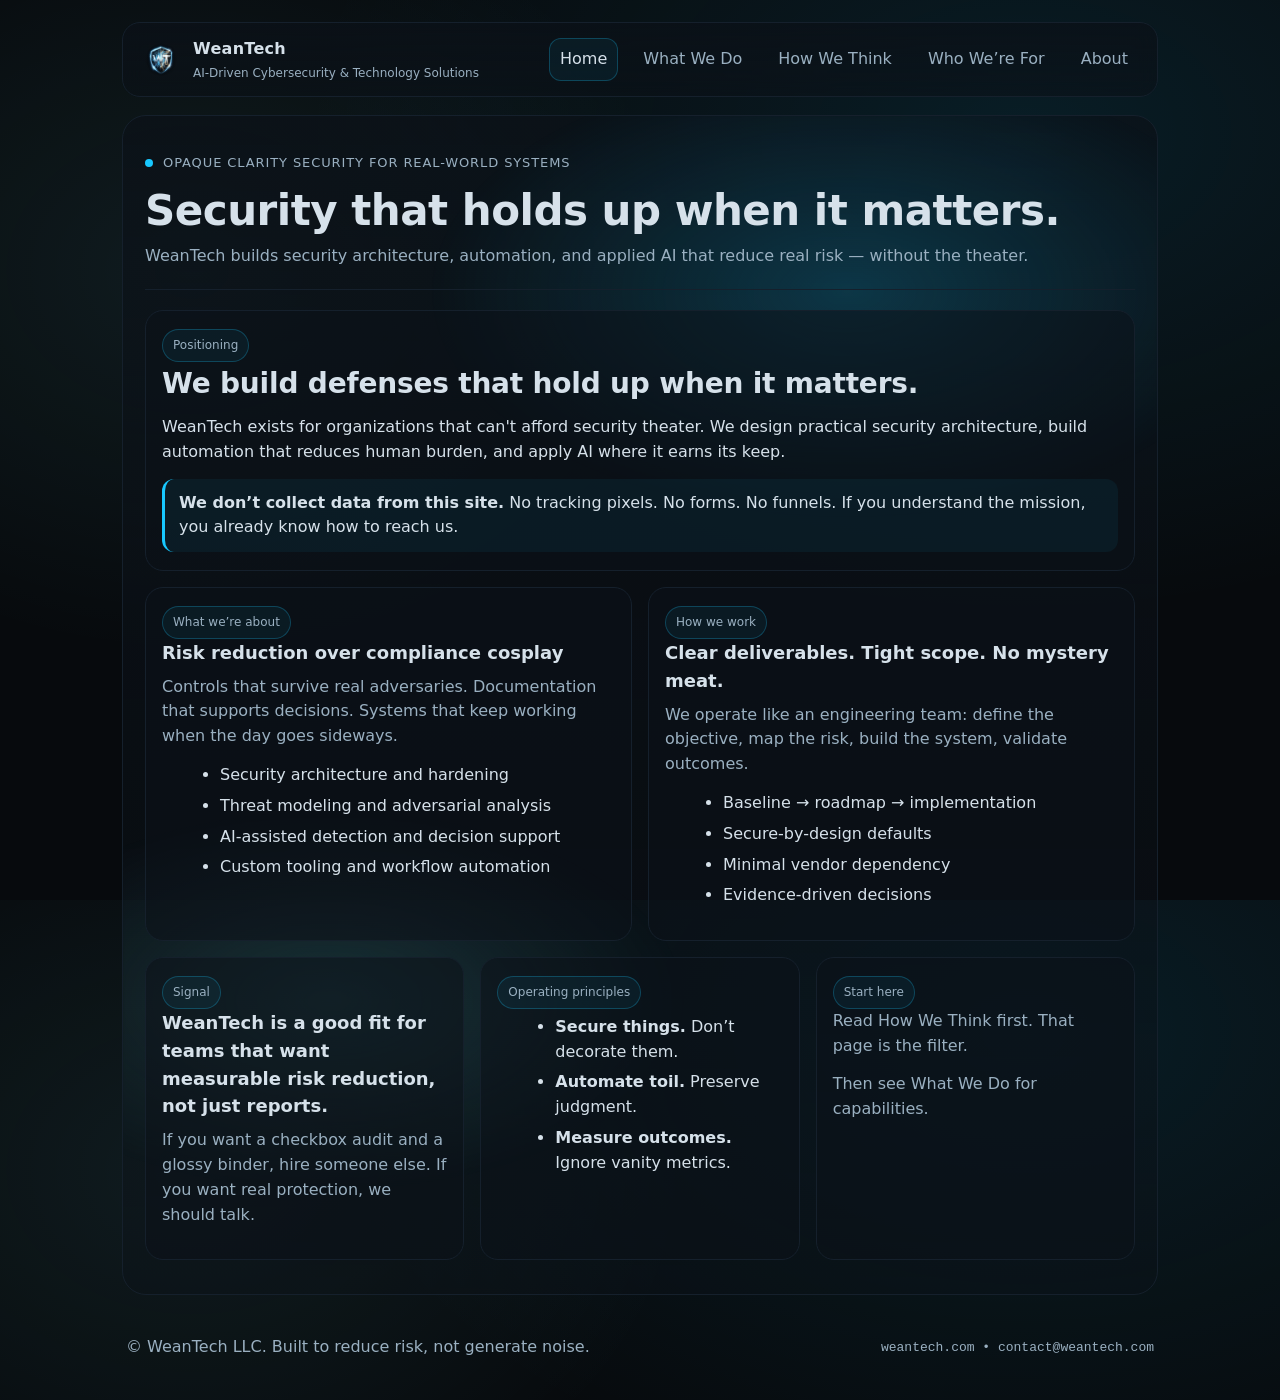
==== index.html @ 399839c4 "Initial WeanTech marketing site" ====
<!doctype html>
<html lang="en">

<head>
  <meta charset="utf-8" />
  <meta name="viewport" content="width=device-width,initial-scale=1" />
  <title>Home | WeanTech</title>
  <meta name="description"
    content="WeanTech builds security architecture, automation, and applied AI that reduce real risk — without the theater." />
  <meta name="color-scheme" content="dark" />
  <link rel="icon" href="assets/weantech-logo.png" />
  <link rel="stylesheet" href="styles.css" />
</head>

<body>
  <div class="container">
    <header class="nav">
      <a class="brand" href="index.html" aria-label="WeanTech home">
        <img src="WeanTech_WT_Glow_Transparent.png" alt="WeanTech logo" class="brand-logo">
        <div>
          <div class="name">WeanTech</div>
          <div class="tag">AI-Driven Cybersecurity & Technology Solutions</div>
        </div>
      </a>
      <nav class="navlinks" aria-label="Primary navigation">
        <a href="index.html" class="active">Home</a>
        <a href="what-we-do.html" class="">What We Do</a>
        <a href="how-we-think.html" class="">How We Think</a>
        <a href="who-were-for.html" class="">Who We’re For</a>
        <a href="about.html" class="">About</a>
      </nav>
    </header>

    <main class="hero" role="main">
      <div class="kicker"><span class="dot"></span><span>Opaque Clarity security for real-world systems</span></div>
      <h1>Security that holds up when it matters.</h1>
      <p class="muted">WeanTech builds security architecture, automation, and applied AI that reduce real risk — without
        the theater.</p>
      <div class="hr"></div>

      <div class="grid">
        <section class="card full">
          <span class="badge">Positioning</span>
          <h2>We build defenses that hold up when it matters.</h2>
          <p>
            WeanTech exists for organizations that can't afford security theater. We design practical security
            architecture,
            build automation that reduces human burden, and apply AI where it earns its keep.
          </p>
          <div class="callout">
            <strong>We don’t collect data from this site.</strong> No tracking pixels. No forms. No funnels.
            If you understand the mission, you already know how to reach us.
          </div>
        </section>

        <section class="card">
          <span class="badge">What we’re about</span>
          <h3>Risk reduction over compliance cosplay</h3>
          <p class="muted">
            Controls that survive real adversaries. Documentation that supports decisions. Systems that keep working
            when the day goes sideways.
          </p>
          <ul>
            <li>Security architecture and hardening</li>
            <li>Threat modeling and adversarial analysis</li>
            <li>AI-assisted detection and decision support</li>
            <li>Custom tooling and workflow automation</li>
          </ul>
        </section>

        <section class="card">
          <span class="badge">How we work</span>
          <h3>Clear deliverables. Tight scope. No mystery meat.</h3>
          <p class="muted">
            We operate like an engineering team: define the objective, map the risk, build the system, validate
            outcomes.
          </p>
          <ul>
            <li>Baseline → roadmap → implementation</li>
            <li>Secure-by-design defaults</li>
            <li>Minimal vendor dependency</li>
            <li>Evidence-driven decisions</li>
          </ul>
        </section>

        <section class="card small">
          <span class="badge">Signal</span>
          <h3>WeanTech is a good fit for teams that want measurable risk reduction, not just reports.</h3>
          <p class="muted">
            If you want a checkbox audit and a glossy binder, hire someone else.
            If you want real protection, we should talk.
          </p>
        </section>

        <section class="card small">
          <span class="badge">Operating principles</span>
          <ul>
            <li><strong>Secure things.</strong> Don’t decorate them.</li>
            <li><strong>Automate toil.</strong> Preserve judgment.</li>
            <li><strong>Measure outcomes.</strong> Ignore vanity metrics.</li>
          </ul>
        </section>

        <section class="card small">
          <span class="badge">Start here</span>
          <p class="muted">
            Read <a href="how-we-think.html">How We Think</a> first. That page is the filter.
          </p>
          <p class="muted">
            Then see <a href="what-we-do.html">What We Do</a> for capabilities.
          </p>
        </section>
      </div>

    </main>

    <footer class="footer" role="contentinfo">
      <div>© WeanTech LLC. Built to reduce risk, not generate noise.</div>
      <div class="mono">
        <a href="https://weantech.com" target="_blank" rel="noopener">weantech.com</a> •
        <a href="mailto:contact@weantech.com">contact@weantech.com</a>
      </div>
    </footer>
  </div>
</body>

</html>
---- styles.css ----
:root {
  --bg: #070a0d;
  --panel: #0b1118;
  --text: #d6e1ea;
  --muted: #9ab0c1;
  --line: #15202c;
  --accent: #18c8ff;
  --accent2: #6ef3ff;
  --warn: #ffcc66;
  --max: 1080px;
  --radius: 18px;
}

* {
  box-sizing: border-box
}

html,
body {
  height: 100%
}

body {
  margin: 0;
  font-family: ui-sans-serif, system-ui, -apple-system, Segoe UI, Roboto, Helvetica, Arial, "Apple Color Emoji", "Segoe UI Emoji";
  background: radial-gradient(1200px 800px at 80% 15%, rgba(24, 200, 255, 0.10), transparent 60%),
    radial-gradient(900px 700px at 15% 30%, rgba(110, 243, 255, 0.08), transparent 55%),
    var(--bg);
  color: var(--text);
  line-height: 1.55;
}

a {
  color: inherit;
  text-decoration: none
}

a:hover {
  color: var(--accent2)
}

.container {
  max-width: var(--max);
  margin: 0 auto;
  padding: 22px
}

.nav {
  display: flex;
  align-items: center;
  justify-content: space-between;
  gap: 18px;
  padding: 14px 18px;
  border: 1px solid var(--line);
  background: linear-gradient(180deg, rgba(11, 17, 24, 0.8), rgba(11, 17, 24, 0.55));
  backdrop-filter: blur(10px);
  border-radius: var(--radius);
}

.brand {
  display: flex;
  align-items: center;
  gap: 12px
}

.brand img {
  width: 40px;
  height: 40px
}

.brand .name {
  font-weight: 700;
  letter-spacing: 0.3px
}

.brand .tag {
  font-size: 12px;
  color: var(--muted);
  margin-top: 2px
}

.navlinks {
  display: flex;
  flex-wrap: wrap;
  gap: 14px;
  align-items: center
}

.navlinks a {
  padding: 8px 10px;
  border-radius: 12px;
  color: var(--muted);
  border: 1px solid transparent;
}

.navlinks a.active {
  color: var(--text);
  border-color: rgba(24, 200, 255, 0.25);
  background: rgba(24, 200, 255, 0.06);
}

.hero {
  margin-top: 18px;
  padding: 34px 22px;
  border: 1px solid var(--line);
  border-radius: calc(var(--radius) + 6px);
  background: linear-gradient(180deg, rgba(11, 17, 24, 0.75), rgba(11, 17, 24, 0.35));
  position: relative;
  overflow: hidden;
}

.hero:before {
  content: "";
  position: absolute;
  inset: -2px;
  background: radial-gradient(700px 380px at 70% 15%, rgba(24, 200, 255, 0.20), transparent 60%),
    radial-gradient(600px 320px at 20% 75%, rgba(110, 243, 255, 0.14), transparent 60%);
  pointer-events: none;
  filter: blur(2px);
}

.hero>* {
  position: relative
}

.kicker {
  display: inline-flex;
  gap: 10px;
  align-items: center;
  color: var(--muted);
  font-size: 13px;
  letter-spacing: 0.9px;
  text-transform: uppercase;
}

.kicker .dot {
  width: 8px;
  height: 8px;
  border-radius: 50%;
  background: var(--accent)
}

h1 {
  margin: 12px 0 10px;
  font-size: 42px;
  line-height: 1.12;
  letter-spacing: -0.5px
}

h2 {
  margin: 0 0 10px;
  font-size: 28px;
  letter-spacing: -0.2px
}

h3 {
  margin: 0 0 8px;
  font-size: 18px
}

p {
  margin: 0 0 14px;
  color: var(--text)
}

.muted {
  color: var(--muted)
}

.grid {
  display: grid;
  grid-template-columns: repeat(12, 1fr);
  gap: 16px;
  margin-top: 16px;
}

.card {
  grid-column: span 6;
  padding: 18px 16px;
  border: 1px solid var(--line);
  border-radius: var(--radius);
  background: rgba(11, 17, 24, 0.55);
}

.card.full {
  grid-column: span 12
}

.card.small {
  grid-column: span 4
}

.badge {
  display: inline-flex;
  align-items: center;
  gap: 8px;
  border: 1px solid rgba(24, 200, 255, 0.25);
  background: rgba(24, 200, 255, 0.06);
  padding: 6px 10px;
  border-radius: 999px;
  font-size: 12px;
  color: var(--muted);
}

.hr {
  height: 1px;
  background: var(--line);
  margin: 20px 0
}

.footer {
  margin-top: 22px;
  padding: 18px 4px;
  color: var(--muted);
  display: flex;
  flex-wrap: wrap;
  align-items: center;
  justify-content: space-between;
  gap: 10px;
}

.footer a {
  color: var(--muted)
}

.footer a:hover {
  color: var(--text)
}

ul {
  margin: 0 0 14px 18px;
  color: var(--text)
}

li {
  margin: 6px 0
}

.callout {
  border-left: 3px solid var(--accent);
  padding: 12px 14px;
  background: rgba(24, 200, 255, 0.06);
  border-radius: 12px;
  color: var(--text);
}

.mono {
  font-family: ui-monospace, SFMono-Regular, Menlo, Monaco, Consolas, "Liberation Mono", "Courier New", monospace;
  font-size: 13px;
  color: var(--muted);
}

@media (max-width: 900px) {
  h1 {
    font-size: 34px
  }

  .card.small {
    grid-column: span 12
  }

  .card {
    grid-column: span 12
  }

  .nav {
    flex-direction: column;
    align-items: flex-start
  }
}

.brand-logo {
  width: 48px;
  /* or 52px */
  height: auto;
  display: block;
}

.brand-logo {
  width: 48px;
  height: auto;
  display: block;
  background: radial-gradient(circle, rgba(0, 0, 0, 0.6), transparent 60%);
  border-radius: 999px;
}

@media (max-width: 480px) {
  .brand-logo {
    width: 36px;
  }
}
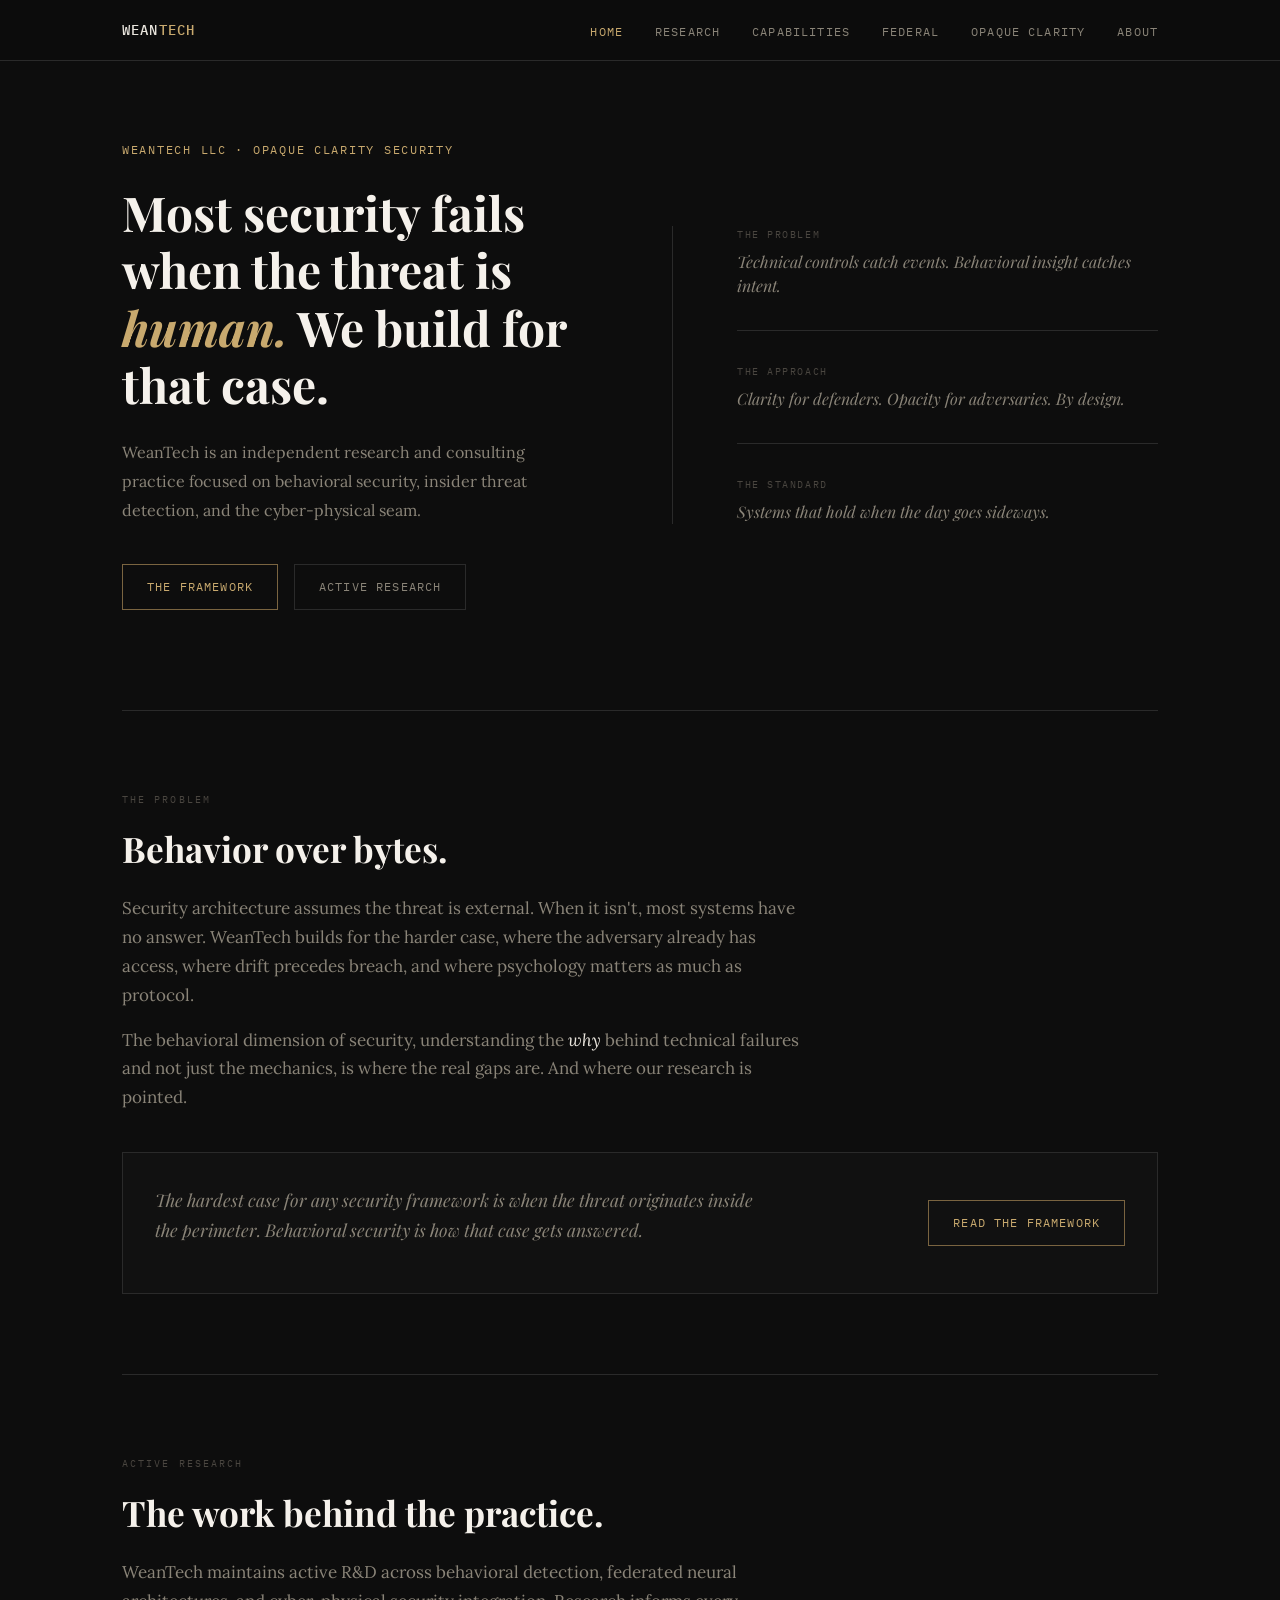
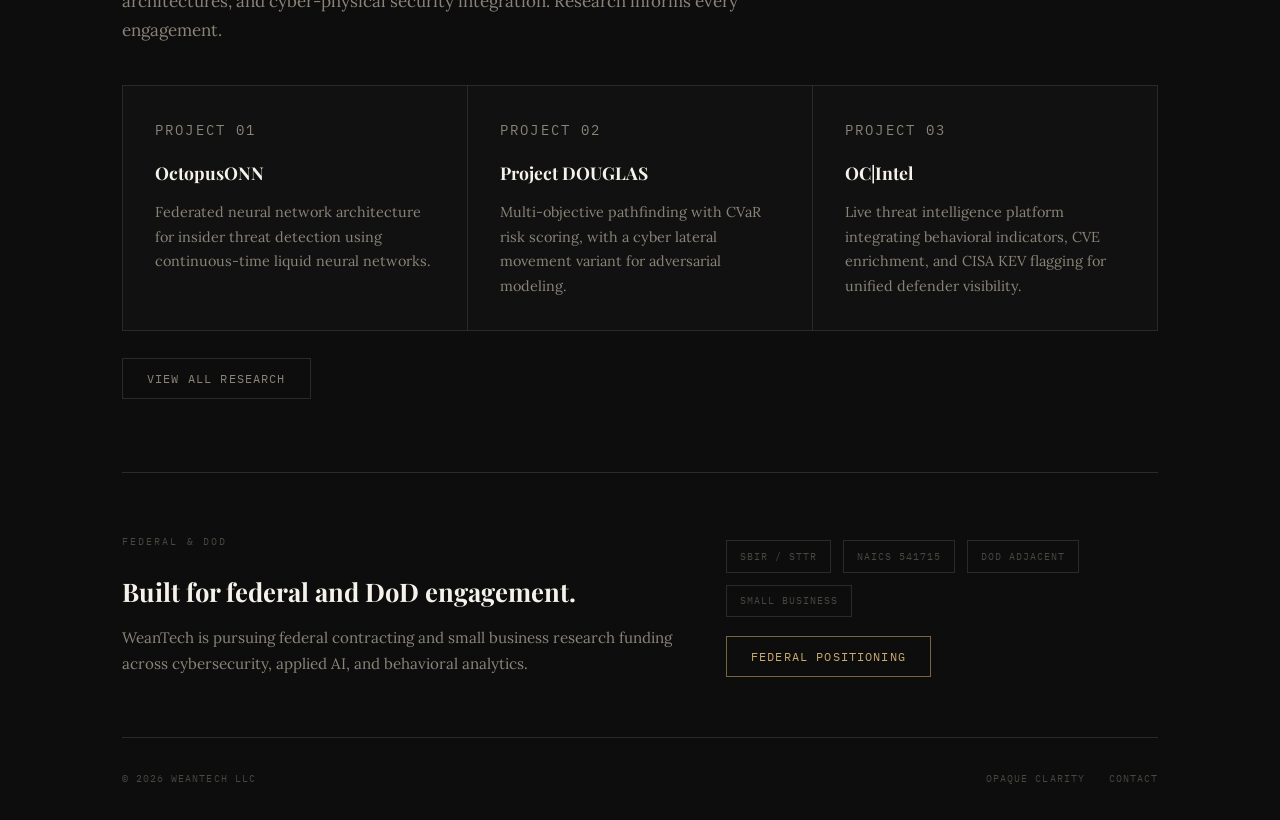
==== commit 7757c1e4: "Redesign" ====
--- a/index.html
+++ b/index.html
@@ -1,127 +1,486 @@
 <!doctype html>
 <html lang="en">
-
 <head>
-  <meta charset="utf-8" />
-  <meta name="viewport" content="width=device-width,initial-scale=1" />
-  <title>Home | WeanTech</title>
-  <meta name="description"
-    content="WeanTech builds security architecture, automation, and applied AI that reduce real risk — without the theater." />
-  <meta name="color-scheme" content="dark" />
-  <link rel="icon" href="assets/weantech-logo.png" />
-  <link rel="stylesheet" href="styles.css" />
+  <meta charset="utf-8"/>
+  <meta name="viewport" content="width=device-width,initial-scale=1"/>
+  <title>WeanTech LLC | Behavioral Security & Applied Research</title>
+  <meta name="description" content="WeanTech is an independent research and consulting practice focused on behavioral security, insider threat detection, and the cyber-physical seam."/>
+  <link rel="preconnect" href="https://fonts.googleapis.com"/>
+  <link rel="preconnect" href="https://fonts.gstatic.com" crossorigin/>
+  <link href="https://fonts.googleapis.com/css2?family=Playfair+Display:ital,wght@0,700;1,400&family=IBM+Plex+Mono:wght@400;500&family=Lora:ital,wght@0,400;0,500;1,400&display=swap" rel="stylesheet"/>
+  <style>
+    *, *::before, *::after { box-sizing: border-box; margin: 0; padding: 0; }
+
+    :root {
+      --bg:        #0d0d0d;
+      --bg-2:      #111111;
+      --bg-3:      #161616;
+      --rule:      #2a2a2a;
+      --text:      #e8e4dc;
+      --text-dim:  #8a8478;
+      --text-mute: #4a4640;
+      --accent:    #c8a96e;
+      --accent-dim:#7a6440;
+      --white:     #f5f1eb;
+    }
+
+    html { scroll-behavior: smooth; }
+
+    body {
+      background: var(--bg);
+      color: var(--text);
+      font-family: 'Lora', Georgia, serif;
+      font-size: 17px;
+      line-height: 1.7;
+      -webkit-font-smoothing: antialiased;
+    }
+
+    /* NAV */
+    .site-nav {
+      position: fixed;
+      top: 0; left: 0; right: 0;
+      z-index: 100;
+      border-bottom: 1px solid var(--rule);
+      background: rgba(13,13,13,0.96);
+      backdrop-filter: blur(8px);
+    }
+    .site-nav-inner {
+      max-width: 1100px;
+      margin: 0 auto;
+      padding: 0 2rem;
+      height: 60px;
+      display: flex;
+      align-items: center;
+      justify-content: space-between;
+    }
+    .nav-brand {
+      font-family: 'IBM Plex Mono', monospace;
+      font-size: 0.9rem;
+      font-weight: 500;
+      letter-spacing: 0.08em;
+      color: var(--text);
+      text-decoration: none;
+      text-transform: uppercase;
+    }
+    .nav-brand span { color: var(--accent); }
+    .nav-links {
+      list-style: none;
+      display: flex;
+      gap: 2rem;
+    }
+    .nav-links a {
+      font-family: 'IBM Plex Mono', monospace;
+      font-size: 0.72rem;
+      letter-spacing: 0.1em;
+      text-transform: uppercase;
+      color: var(--text-dim);
+      text-decoration: none;
+      transition: color 0.2s;
+    }
+    .nav-links a:hover,
+    .nav-links a.active { color: var(--accent); }
+
+    /* PAGE WRAP */
+    .page-wrap {
+      max-width: 1100px;
+      margin: 0 auto;
+      padding: 0 2rem;
+    }
+
+    /* HERO */
+    .hero {
+      padding: 140px 0 100px;
+      border-bottom: 1px solid var(--rule);
+      display: grid;
+      grid-template-columns: 1fr 1fr;
+      gap: 4rem;
+      align-items: center;
+    }
+    .hero-eyebrow {
+      font-family: 'IBM Plex Mono', monospace;
+      font-size: 0.72rem;
+      letter-spacing: 0.15em;
+      text-transform: uppercase;
+      color: var(--accent);
+      margin-bottom: 1.5rem;
+    }
+    .hero h1 {
+      font-family: 'Playfair Display', Georgia, serif;
+      font-size: clamp(2rem, 4vw, 3rem);
+      font-weight: 700;
+      line-height: 1.2;
+      color: var(--white);
+      margin-bottom: 1.5rem;
+    }
+    .hero h1 em {
+      font-style: italic;
+      color: var(--accent);
+    }
+    .hero-lede {
+      font-size: 1rem;
+      color: var(--text-dim);
+      line-height: 1.8;
+      margin-bottom: 2.5rem;
+      max-width: 46ch;
+    }
+    .btn-row {
+      display: flex;
+      gap: 1rem;
+      flex-wrap: wrap;
+    }
+    .btn {
+      font-family: 'IBM Plex Mono', monospace;
+      font-size: 0.72rem;
+      letter-spacing: 0.1em;
+      text-transform: uppercase;
+      padding: 0.75rem 1.5rem;
+      text-decoration: none;
+      border: 1px solid var(--accent-dim);
+      color: var(--accent);
+      transition: background 0.2s, border-color 0.2s, color 0.2s;
+    }
+    .btn:hover {
+      background: var(--accent);
+      border-color: var(--accent);
+      color: var(--bg);
+    }
+    .btn-ghost {
+      border-color: var(--rule);
+      color: var(--text-dim);
+    }
+    .btn-ghost:hover {
+      background: var(--bg-3);
+      border-color: var(--text-dim);
+      color: var(--text);
+    }
+
+    /* HERO RIGHT PANEL */
+    .hero-panel {
+      border-left: 1px solid var(--rule);
+      padding-left: 4rem;
+    }
+    .hero-principle {
+      margin-bottom: 2rem;
+      padding-bottom: 2rem;
+      border-bottom: 1px solid var(--rule);
+    }
+    .hero-principle:last-child {
+      margin-bottom: 0;
+      padding-bottom: 0;
+      border-bottom: none;
+    }
+    .principle-label {
+      font-family: 'IBM Plex Mono', monospace;
+      font-size: 0.65rem;
+      letter-spacing: 0.15em;
+      text-transform: uppercase;
+      color: var(--text-mute);
+      margin-bottom: 0.4rem;
+    }
+    .principle-text {
+      font-family: 'Playfair Display', Georgia, serif;
+      font-size: 1rem;
+      font-style: italic;
+      color: var(--text-dim);
+      line-height: 1.5;
+    }
+
+    /* CONTENT SECTIONS */
+    .content-section {
+      padding: 80px 0;
+      border-bottom: 1px solid var(--rule);
+    }
+    .section-label {
+      font-family: 'IBM Plex Mono', monospace;
+      font-size: 0.65rem;
+      letter-spacing: 0.2em;
+      text-transform: uppercase;
+      color: var(--text-mute);
+      margin-bottom: 1.2rem;
+    }
+    .content-section h2 {
+      font-family: 'Playfair Display', Georgia, serif;
+      font-size: clamp(1.5rem, 3vw, 2.2rem);
+      font-weight: 700;
+      color: var(--white);
+      margin-bottom: 1.5rem;
+      line-height: 1.2;
+    }
+    .content-section p {
+      color: var(--text-dim);
+      max-width: 62ch;
+      margin-bottom: 1rem;
+    }
+    .content-section p:last-child { margin-bottom: 0; }
+    .content-section p em {
+      color: var(--text);
+      font-style: italic;
+    }
+
+    /* FRAMEWORK CALLOUT */
+    .framework-callout {
+      margin-top: 2.5rem;
+      padding: 2rem;
+      border: 1px solid var(--rule);
+      background: var(--bg-2);
+      display: flex;
+      align-items: center;
+      justify-content: space-between;
+      gap: 2rem;
+    }
+    .framework-callout-text {
+      font-family: 'Playfair Display', Georgia, serif;
+      font-size: 1.1rem;
+      font-style: italic;
+      color: var(--text);
+      max-width: 52ch;
+    }
+
+    /* CARD GRID */
+    .card-grid {
+      display: grid;
+      grid-template-columns: repeat(3, 1fr);
+      gap: 1px;
+      background: var(--rule);
+      margin-top: 2.5rem;
+      border: 1px solid var(--rule);
+    }
+    .card {
+      background: var(--bg-2);
+      padding: 2rem;
+      transition: background 0.2s;
+    }
+    .card:hover { background: var(--bg-3); }
+    .card-mono {
+      font-family: 'IBM Plex Mono', monospace;
+      font-size: 0.65rem;
+      letter-spacing: 0.15em;
+      text-transform: uppercase;
+      color: var(--accent);
+      margin-bottom: 0.75rem;
+    }
+    .card h3 {
+      font-family: 'Playfair Display', Georgia, serif;
+      font-size: 1.1rem;
+      font-weight: 700;
+      color: var(--white);
+      margin-bottom: 0.75rem;
+    }
+    .card p {
+      font-size: 0.9rem;
+      color: var(--text-dim);
+      line-height: 1.7;
+    }
+
+    /* FEDERAL STRIP */
+    .federal-strip {
+      padding: 60px 0;
+      border-bottom: 1px solid var(--rule);
+      display: flex;
+      align-items: center;
+      justify-content: space-between;
+      gap: 2rem;
+    }
+    .federal-strip-text { max-width: 52ch; }
+    .federal-strip h2 {
+      font-family: 'Playfair Display', Georgia, serif;
+      font-size: 1.6rem;
+      font-weight: 700;
+      color: var(--white);
+      margin-bottom: 0.75rem;
+    }
+    .federal-strip p {
+      color: var(--text-dim);
+      font-size: 0.95rem;
+    }
+    .federal-tags {
+      display: flex;
+      gap: 0.75rem;
+      flex-wrap: wrap;
+      flex-shrink: 0;
+    }
+    .tag {
+      font-family: 'IBM Plex Mono', monospace;
+      font-size: 0.65rem;
+      letter-spacing: 0.1em;
+      text-transform: uppercase;
+      padding: 0.4rem 0.8rem;
+      border: 1px solid var(--rule);
+      color: var(--text-mute);
+    }
+
+    /* FOOTER */
+    .site-footer {
+      padding: 2rem 0;
+      display: flex;
+      align-items: center;
+      justify-content: space-between;
+    }
+    .footer-note {
+      font-family: 'IBM Plex Mono', monospace;
+      font-size: 0.65rem;
+      letter-spacing: 0.1em;
+      text-transform: uppercase;
+      color: var(--text-mute);
+    }
+    .footer-links {
+      display: flex;
+      gap: 1.5rem;
+    }
+    .footer-links a {
+      font-family: 'IBM Plex Mono', monospace;
+      font-size: 0.65rem;
+      letter-spacing: 0.1em;
+      text-transform: uppercase;
+      color: var(--text-mute);
+      text-decoration: none;
+      transition: color 0.2s;
+    }
+    .footer-links a:hover { color: var(--accent); }
+
+    /* RESPONSIVE */
+    @media (max-width: 768px) {
+      .hero {
+        grid-template-columns: 1fr;
+        padding: 100px 0 60px;
+      }
+      .hero-panel {
+        border-left: none;
+        border-top: 1px solid var(--rule);
+        padding-left: 0;
+        padding-top: 2rem;
+      }
+      .card-grid { grid-template-columns: 1fr; }
+      .federal-strip {
+        flex-direction: column;
+        align-items: flex-start;
+      }
+      .framework-callout {
+        flex-direction: column;
+        align-items: flex-start;
+      }
+    }
+  </style>
 </head>
-
 <body>
-  <div class="container">
-    <header class="nav">
-      <a class="brand" href="index.html" aria-label="WeanTech home">
-        <img src="WeanTech_WT_Glow_Transparent.png" alt="WeanTech logo" class="brand-logo">
-        <div>
-          <div class="name">WeanTech</div>
-          <div class="tag">AI-Driven Cybersecurity & Technology Solutions</div>
-        </div>
-      </a>
-      <nav class="navlinks" aria-label="Primary navigation">
-        <a href="index.html" class="active">Home</a>
-        <a href="what-we-do.html" class="">What We Do</a>
-        <a href="how-we-think.html" class="">How We Think</a>
-        <a href="who-were-for.html" class="">Who We’re For</a>
-        <a href="about.html" class="">About</a>
-      </nav>
-    </header>
-
-    <main class="hero" role="main">
-      <div class="kicker"><span class="dot"></span><span>Opaque Clarity security for real-world systems</span></div>
-      <h1>Security that holds up when it matters.</h1>
-      <p class="muted">WeanTech builds security architecture, automation, and applied AI that reduce real risk — without
-        the theater.</p>
-      <div class="hr"></div>
-
-      <div class="grid">
-        <section class="card full">
-          <span class="badge">Positioning</span>
-          <h2>We build defenses that hold up when it matters.</h2>
-          <p>
-            WeanTech exists for organizations that can't afford security theater. We design practical security
-            architecture,
-            build automation that reduces human burden, and apply AI where it earns its keep.
-          </p>
-          <div class="callout">
-            <strong>We don’t collect data from this site.</strong> No tracking pixels. No forms. No funnels.
-            If you understand the mission, you already know how to reach us.
-          </div>
-        </section>
-
-        <section class="card">
-          <span class="badge">What we’re about</span>
-          <h3>Risk reduction over compliance cosplay</h3>
-          <p class="muted">
-            Controls that survive real adversaries. Documentation that supports decisions. Systems that keep working
-            when the day goes sideways.
-          </p>
-          <ul>
-            <li>Security architecture and hardening</li>
-            <li>Threat modeling and adversarial analysis</li>
-            <li>AI-assisted detection and decision support</li>
-            <li>Custom tooling and workflow automation</li>
-          </ul>
-        </section>
-
-        <section class="card">
-          <span class="badge">How we work</span>
-          <h3>Clear deliverables. Tight scope. No mystery meat.</h3>
-          <p class="muted">
-            We operate like an engineering team: define the objective, map the risk, build the system, validate
-            outcomes.
-          </p>
-          <ul>
-            <li>Baseline → roadmap → implementation</li>
-            <li>Secure-by-design defaults</li>
-            <li>Minimal vendor dependency</li>
-            <li>Evidence-driven decisions</li>
-          </ul>
-        </section>
-
-        <section class="card small">
-          <span class="badge">Signal</span>
-          <h3>WeanTech is a good fit for teams that want measurable risk reduction, not just reports.</h3>
-          <p class="muted">
-            If you want a checkbox audit and a glossy binder, hire someone else.
-            If you want real protection, we should talk.
-          </p>
-        </section>
-
-        <section class="card small">
-          <span class="badge">Operating principles</span>
-          <ul>
-            <li><strong>Secure things.</strong> Don’t decorate them.</li>
-            <li><strong>Automate toil.</strong> Preserve judgment.</li>
-            <li><strong>Measure outcomes.</strong> Ignore vanity metrics.</li>
-          </ul>
-        </section>
-
-        <section class="card small">
-          <span class="badge">Start here</span>
-          <p class="muted">
-            Read <a href="how-we-think.html">How We Think</a> first. That page is the filter.
-          </p>
-          <p class="muted">
-            Then see <a href="what-we-do.html">What We Do</a> for capabilities.
-          </p>
-        </section>
-      </div>
-
-    </main>
-
-    <footer class="footer" role="contentinfo">
-      <div>© WeanTech LLC. Built to reduce risk, not generate noise.</div>
-      <div class="mono">
-        <a href="https://weantech.com" target="_blank" rel="noopener">weantech.com</a> •
-        <a href="mailto:contact@weantech.com">contact@weantech.com</a>
-      </div>
-    </footer>
+
+<nav class="site-nav">
+  <div class="site-nav-inner">
+    <a href="index.html" class="nav-brand">Wean<span>Tech</span></a>
+    <ul class="nav-links">
+      <li><a href="index.html" class="active">Home</a></li>
+      <li><a href="research.html">Research</a></li>
+      <li><a href="capabilities.html">Capabilities</a></li>
+      <li><a href="federal.html">Federal</a></li>
+      <li><a href="opaque-clarity.html">Opaque Clarity</a></li>
+      <li><a href="about.html">About</a></li>
+    </ul>
   </div>
+</nav>
+
+<div class="page-wrap">
+
+  <div class="hero">
+    <div class="hero-text">
+      <p class="hero-eyebrow">WeanTech LLC · Opaque Clarity Security</p>
+      <h1>Most security fails when the threat is <em>human.</em> We build for that case.</h1>
+      <p class="hero-lede">
+        WeanTech is an independent research and consulting practice focused on behavioral security, insider threat detection, and the cyber-physical seam.
+      </p>
+      <div class="btn-row">
+        <a class="btn" href="opaque-clarity.html">The Framework</a>
+        <a class="btn btn-ghost" href="research.html">Active Research</a>
+      </div>
+    </div>
+    <div class="hero-panel">
+      <div class="hero-principle">
+        <p class="principle-label">The Problem</p>
+        <p class="principle-text">Technical controls catch events. Behavioral insight catches intent.</p>
+      </div>
+      <div class="hero-principle">
+        <p class="principle-label">The Approach</p>
+        <p class="principle-text">Clarity for defenders. Opacity for adversaries. By design.</p>
+      </div>
+      <div class="hero-principle">
+        <p class="principle-label">The Standard</p>
+        <p class="principle-text">Systems that hold when the day goes sideways.</p>
+      </div>
+    </div>
+  </div>
+
+  <section class="content-section">
+    <div class="section-label">The Problem</div>
+    <h2>Behavior over bytes.</h2>
+    <p>
+      Security architecture assumes the threat is external. When it isn't, most systems have no answer. WeanTech builds for the harder case, where the adversary already has access, where drift precedes breach, and where psychology matters as much as protocol.
+    </p>
+    <p>
+      The behavioral dimension of security, understanding the <em>why</em> behind technical failures and not just the mechanics, is where the real gaps are. And where our research is pointed.
+    </p>
+    <div class="framework-callout">
+      <p class="framework-callout-text">The hardest case for any security framework is when the threat originates inside the perimeter. Behavioral security is how that case gets answered.</p>
+      <a class="btn" href="opaque-clarity.html">Read the Framework</a>
+    </div>
+  </section>
+
+  <section class="content-section">
+    <div class="section-label">Active Research</div>
+    <h2>The work behind the practice.</h2>
+    <p>
+      WeanTech maintains active R&D across behavioral detection, federated neural architectures, and cyber-physical security integration. Research informs every engagement.
+    </p>
+    <div class="card-grid">
+      <div class="card">
+        <p class="card-mono">Project 01</p>
+        <h3>OctopusONN</h3>
+        <p>Federated neural network architecture for insider threat detection using continuous-time liquid neural networks.</p>
+      </div>
+      <div class="card">
+        <p class="card-mono">Project 02</p>
+        <h3>Project DOUGLAS</h3>
+        <p>Multi-objective pathfinding with CVaR risk scoring, with a cyber lateral movement variant for adversarial modeling.</p>
+      </div>
+      <div class="card">
+        <p class="card-mono">Project 03</p>
+        <h3>OC|Intel</h3>
+        <p>Live threat intelligence platform integrating behavioral indicators, CVE enrichment, and CISA KEV flagging for unified defender visibility.</p>
+      </div>
+    </div>
+    <div style="margin-top:2rem;">
+      <a class="btn btn-ghost" href="research.html">View All Research</a>
+    </div>
+  </section>
+
+  <div class="federal-strip">
+    <div class="federal-strip-text">
+      <div class="section-label">Federal & DoD</div>
+      <h2>Built for federal and DoD engagement.</h2>
+      <p>WeanTech is pursuing federal contracting and small business research funding across cybersecurity, applied AI, and behavioral analytics.</p>
+    </div>
+    <div>
+      <div class="federal-tags">
+        <span class="tag">SBIR / STTR</span>
+        <span class="tag">NAICS 541715</span>
+        <span class="tag">DoD Adjacent</span>
+        <span class="tag">Small Business</span>
+      </div>
+      <div style="margin-top:1.5rem;">
+        <a class="btn" href="federal.html">Federal Positioning</a>
+      </div>
+    </div>
+  </div>
+
+</div>
+
+<div class="page-wrap">
+  <footer class="site-footer">
+    <span class="footer-note">© 2026 WeanTech LLC</span>
+    <div class="footer-links">
+      <a href="opaque-clarity.html">Opaque Clarity</a>
+      <a href="mailto:contact@weantech.com">Contact</a>
+    </div>
+  </footer>
+</div>
+
 </body>
-
-</html>+</html>
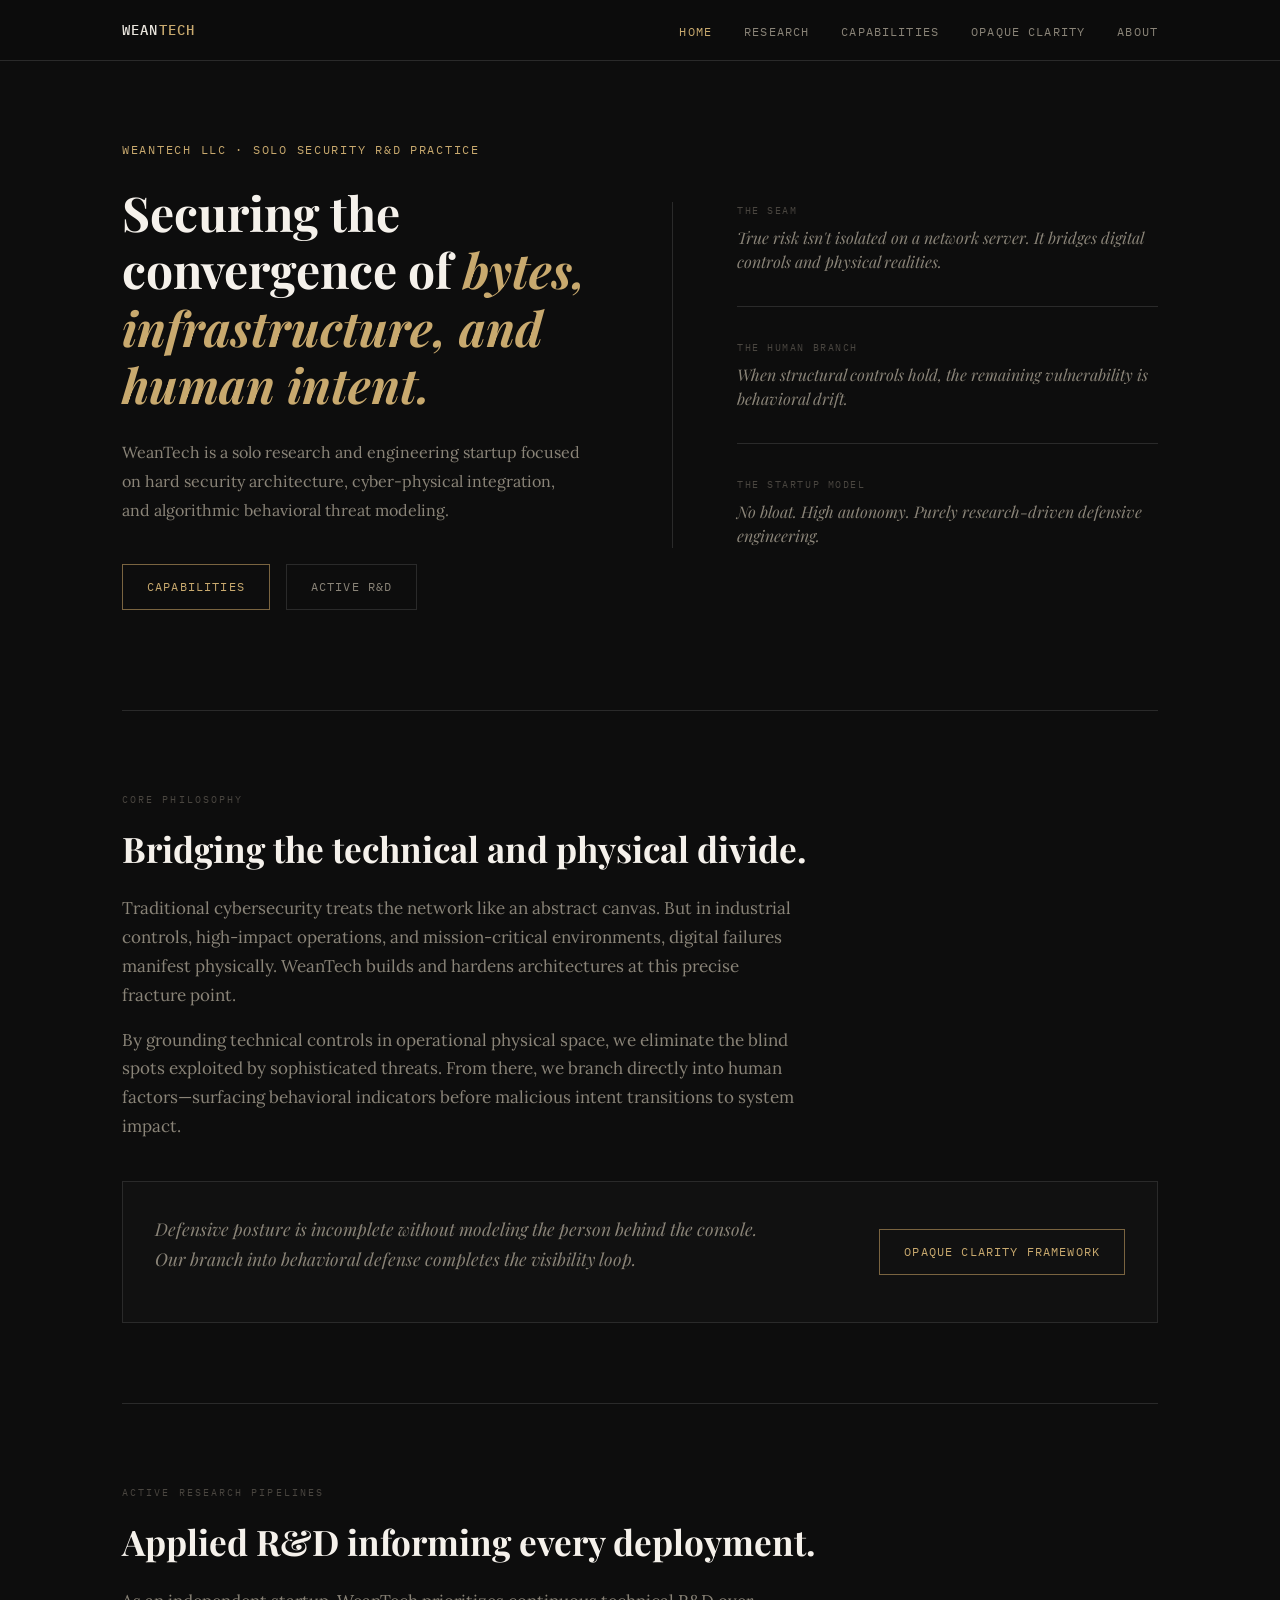
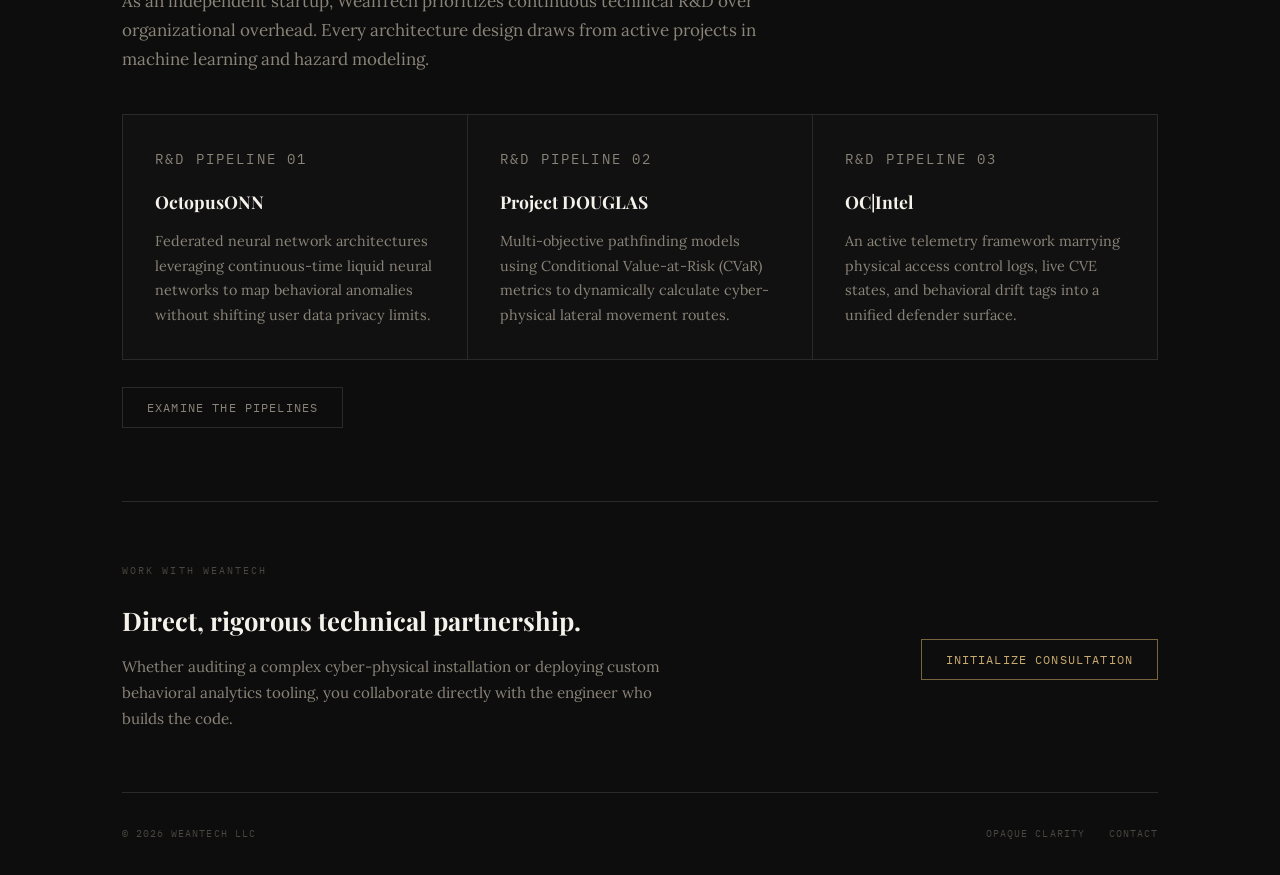
==== commit 485c1f1a: "Refactor: Remove federal procurement language and pivot to solo cyber-physical and behavioral startu" ====
--- a/index.html
+++ b/index.html
@@ -3,8 +3,8 @@
 <head>
   <meta charset="utf-8"/>
   <meta name="viewport" content="width=device-width,initial-scale=1"/>
-  <title>WeanTech LLC | Behavioral Security & Applied Research</title>
-  <meta name="description" content="WeanTech is an independent research and consulting practice focused on behavioral security, insider threat detection, and the cyber-physical seam."/>
+  <title>WeanTech LLC | Cyber-Physical Security R&D & Applied Behavioral Analytics</title>
+  <meta name="description" content="WeanTech is a solo security R&D practice engineering resilient architectures at the intersection of digital systems, physical infrastructure, and behavioral intent."/>
   <link rel="preconnect" href="https://fonts.googleapis.com"/>
   <link rel="preconnect" href="https://fonts.gstatic.com" crossorigin/>
   <link href="https://fonts.googleapis.com/css2?family=Playfair+Display:ital,wght@0,700;1,400&family=IBM+Plex+Mono:wght@400;500&family=Lora:ital,wght@0,400;0,500;1,400&display=swap" rel="stylesheet"/>
@@ -292,21 +292,6 @@
     .federal-strip p {
       color: var(--text-dim);
       font-size: 0.95rem;
-    }
-    .federal-tags {
-      display: flex;
-      gap: 0.75rem;
-      flex-wrap: wrap;
-      flex-shrink: 0;
-    }
-    .tag {
-      font-family: 'IBM Plex Mono', monospace;
-      font-size: 0.65rem;
-      letter-spacing: 0.1em;
-      text-transform: uppercase;
-      padding: 0.4rem 0.8rem;
-      border: 1px solid var(--rule);
-      color: var(--text-mute);
     }
 
     /* FOOTER */
@@ -371,7 +356,6 @@
       <li><a href="index.html" class="active">Home</a></li>
       <li><a href="research.html">Research</a></li>
       <li><a href="capabilities.html">Capabilities</a></li>
-      <li><a href="federal.html">Federal</a></li>
       <li><a href="opaque-clarity.html">Opaque Clarity</a></li>
       <li><a href="about.html">About</a></li>
     </ul>
@@ -382,90 +366,84 @@
 
   <div class="hero">
     <div class="hero-text">
-      <p class="hero-eyebrow">WeanTech LLC · Opaque Clarity Security</p>
-      <h1>Most security fails when the threat is <em>human.</em> We build for that case.</h1>
+      <p class="hero-eyebrow">WeanTech LLC · Solo Security R&D Practice</p>
+      <h1>Securing the convergence of <em>bytes, infrastructure, and human intent.</em></h1>
       <p class="hero-lede">
-        WeanTech is an independent research and consulting practice focused on behavioral security, insider threat detection, and the cyber-physical seam.
+        WeanTech is a solo research and engineering startup focused on hard security architecture, cyber-physical integration, and algorithmic behavioral threat modeling.
       </p>
       <div class="btn-row">
-        <a class="btn" href="opaque-clarity.html">The Framework</a>
-        <a class="btn btn-ghost" href="research.html">Active Research</a>
+        <a class="btn" href="capabilities.html">Capabilities</a>
+        <a class="btn btn-ghost" href="research.html">Active R&D</a>
       </div>
     </div>
     <div class="hero-panel">
       <div class="hero-principle">
-        <p class="principle-label">The Problem</p>
-        <p class="principle-text">Technical controls catch events. Behavioral insight catches intent.</p>
+        <p class="principle-label">The Seam</p>
+        <p class="principle-text">True risk isn't isolated on a network server. It bridges digital controls and physical realities.</p>
       </div>
       <div class="hero-principle">
-        <p class="principle-label">The Approach</p>
-        <p class="principle-text">Clarity for defenders. Opacity for adversaries. By design.</p>
+        <p class="principle-label">The Human Branch</p>
+        <p class="principle-text">When structural controls hold, the remaining vulnerability is behavioral drift.</p>
       </div>
       <div class="hero-principle">
-        <p class="principle-label">The Standard</p>
-        <p class="principle-text">Systems that hold when the day goes sideways.</p>
+        <p class="principle-label">The Startup Model</p>
+        <p class="principle-text">No bloat. High autonomy. Purely research-driven defensive engineering.</p>
       </div>
     </div>
   </div>
 
   <section class="content-section">
-    <div class="section-label">The Problem</div>
-    <h2>Behavior over bytes.</h2>
+    <div class="section-label">Core Philosophy</div>
+    <h2>Bridging the technical and physical divide.</h2>
     <p>
-      Security architecture assumes the threat is external. When it isn't, most systems have no answer. WeanTech builds for the harder case, where the adversary already has access, where drift precedes breach, and where psychology matters as much as protocol.
+      Traditional cybersecurity treats the network like an abstract canvas. But in industrial controls, high-impact operations, and mission-critical environments, digital failures manifest physically. WeanTech builds and hardens architectures at this precise fracture point.
     </p>
     <p>
-      The behavioral dimension of security, understanding the <em>why</em> behind technical failures and not just the mechanics, is where the real gaps are. And where our research is pointed.
+      By grounding technical controls in operational physical space, we eliminate the blind spots exploited by sophisticated threats. From there, we branch directly into human factors—surfacing behavioral indicators before malicious intent transitions to system impact.
     </p>
     <div class="framework-callout">
-      <p class="framework-callout-text">The hardest case for any security framework is when the threat originates inside the perimeter. Behavioral security is how that case gets answered.</p>
-      <a class="btn" href="opaque-clarity.html">Read the Framework</a>
+      <p class="framework-callout-text">Defensive posture is incomplete without modeling the person behind the console. Our branch into behavioral defense completes the visibility loop.</p>
+      <a class="btn" href="opaque-clarity.html">Opaque Clarity Framework</a>
     </div>
   </section>
 
   <section class="content-section">
-    <div class="section-label">Active Research</div>
-    <h2>The work behind the practice.</h2>
+    <div class="section-label">Active Research Pipelines</div>
+    <h2>Applied R&D informing every deployment.</h2>
     <p>
-      WeanTech maintains active R&D across behavioral detection, federated neural architectures, and cyber-physical security integration. Research informs every engagement.
+      As an independent startup, WeanTech prioritizes continuous technical R&D over organizational overhead. Every architecture design draws from active projects in machine learning and hazard modeling.
     </p>
     <div class="card-grid">
       <div class="card">
-        <p class="card-mono">Project 01</p>
+        <p class="card-mono">R&D Pipeline 01</p>
         <h3>OctopusONN</h3>
-        <p>Federated neural network architecture for insider threat detection using continuous-time liquid neural networks.</p>
+        <p>Federated neural network architectures leveraging continuous-time liquid neural networks to map behavioral anomalies without shifting user data privacy limits.</p>
       </div>
       <div class="card">
-        <p class="card-mono">Project 02</p>
+        <p class="card-mono">R&D Pipeline 02</p>
         <h3>Project DOUGLAS</h3>
-        <p>Multi-objective pathfinding with CVaR risk scoring, with a cyber lateral movement variant for adversarial modeling.</p>
+        <p>Multi-objective pathfinding models using Conditional Value-at-Risk (CVaR) metrics to dynamically calculate cyber-physical lateral movement routes.</p>
       </div>
       <div class="card">
-        <p class="card-mono">Project 03</p>
+        <p class="card-mono">R&D Pipeline 03</p>
         <h3>OC|Intel</h3>
-        <p>Live threat intelligence platform integrating behavioral indicators, CVE enrichment, and CISA KEV flagging for unified defender visibility.</p>
+        <p>An active telemetry framework marrying physical access control logs, live CVE states, and behavioral drift tags into a unified defender surface.</p>
       </div>
     </div>
     <div style="margin-top:2rem;">
-      <a class="btn btn-ghost" href="research.html">View All Research</a>
+      <a class="btn btn-ghost" href="research.html">Examine the Pipelines</a>
     </div>
   </section>
 
   <div class="federal-strip">
     <div class="federal-strip-text">
-      <div class="section-label">Federal & DoD</div>
-      <h2>Built for federal and DoD engagement.</h2>
-      <p>WeanTech is pursuing federal contracting and small business research funding across cybersecurity, applied AI, and behavioral analytics.</p>
+      <div class="section-label">Work With WeanTech</div>
+      <h2>Direct, rigorous technical partnership.</h2>
+      <p>Whether auditing a complex cyber-physical installation or deploying custom behavioral analytics tooling, you collaborate directly with the engineer who builds the code.</p>
     </div>
     <div>
-      <div class="federal-tags">
-        <span class="tag">SBIR / STTR</span>
-        <span class="tag">NAICS 541715</span>
-        <span class="tag">DoD Adjacent</span>
-        <span class="tag">Small Business</span>
-      </div>
       <div style="margin-top:1.5rem;">
-        <a class="btn" href="federal.html">Federal Positioning</a>
+        <a class="btn" href="mailto:contact@weantech.com">Initialize Consultation</a>
       </div>
     </div>
   </div>
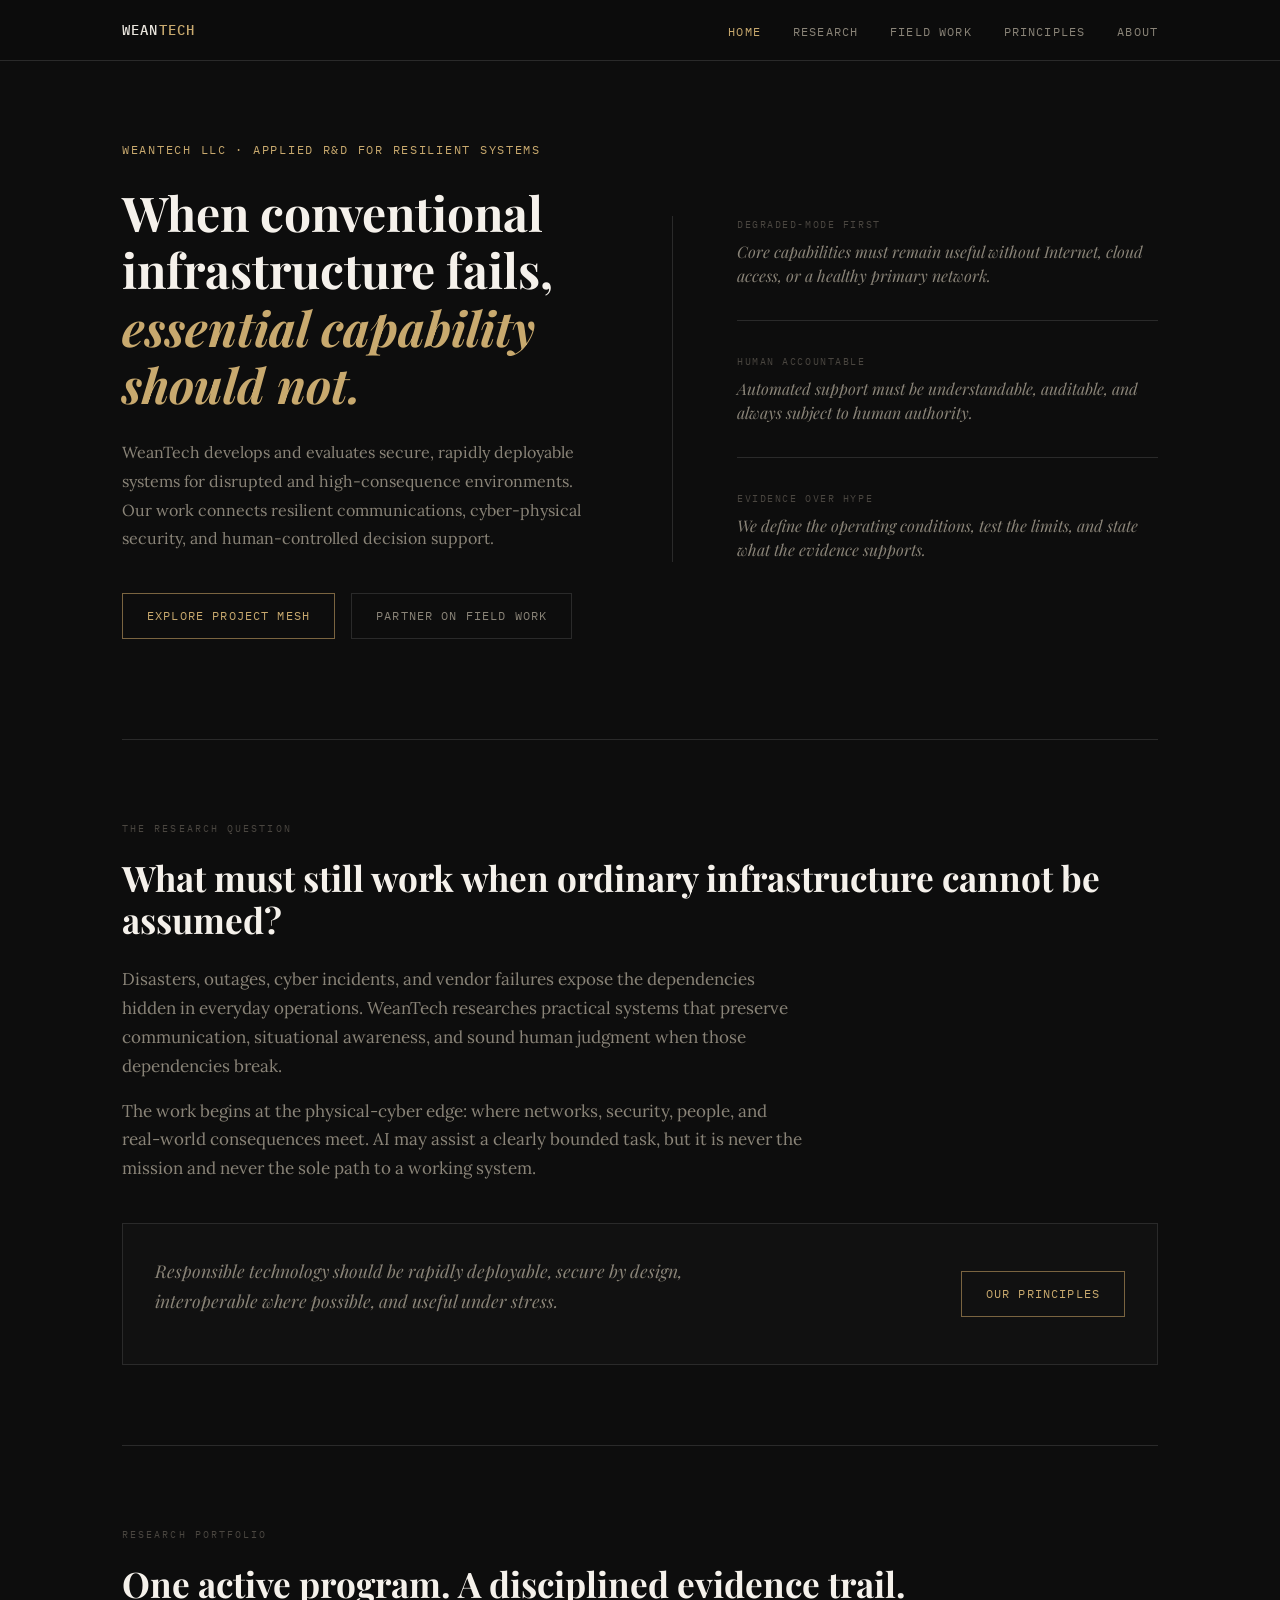
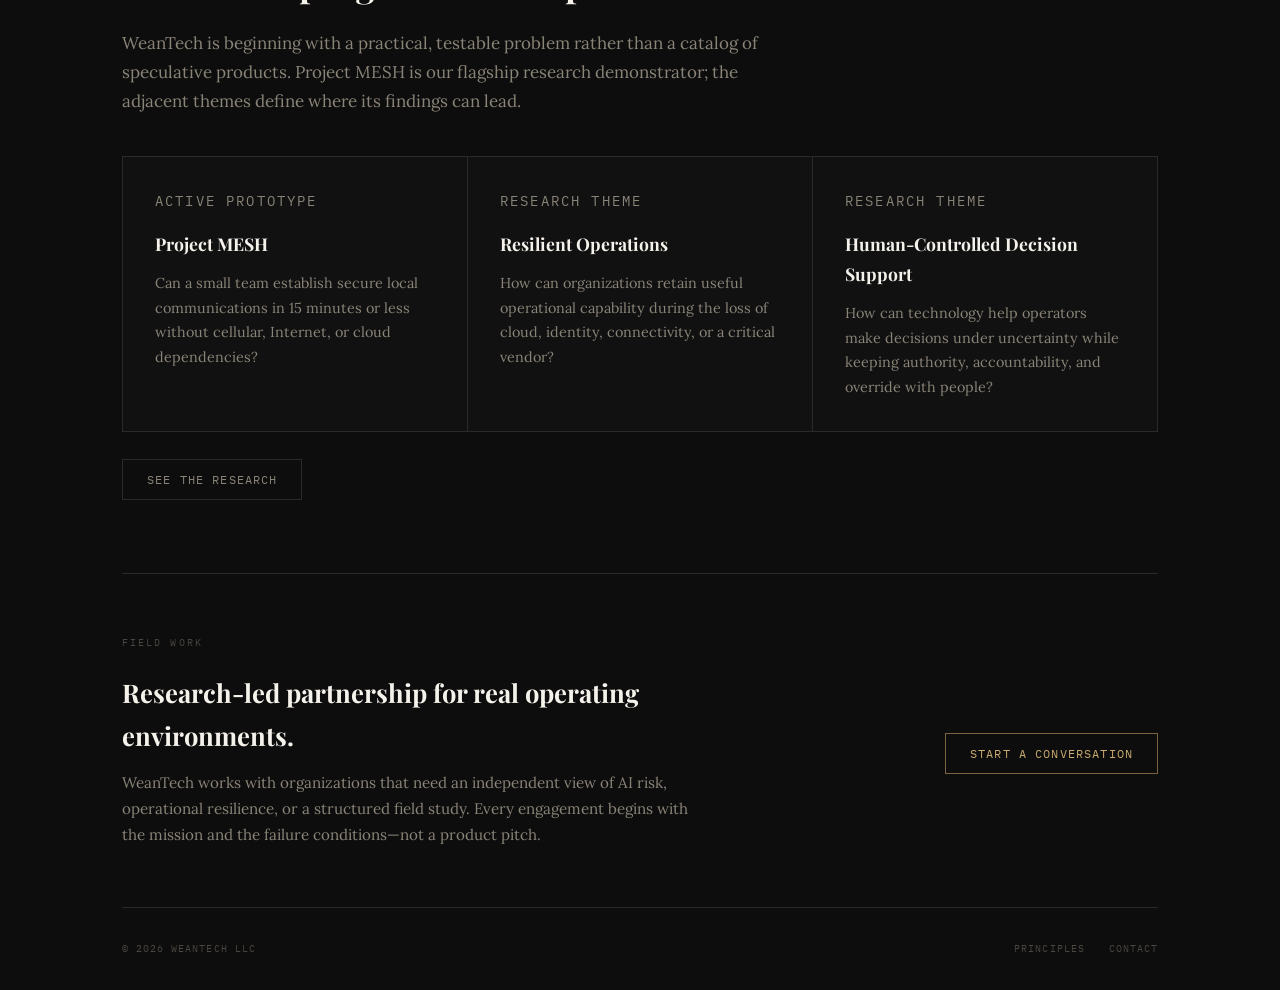
==== commit a6da19f0: "Updated website" ====
--- a/index.html
+++ b/index.html
@@ -3,8 +3,8 @@
 <head>
   <meta charset="utf-8"/>
   <meta name="viewport" content="width=device-width,initial-scale=1"/>
-  <title>WeanTech LLC | Cyber-Physical Security R&D & Applied Behavioral Analytics</title>
-  <meta name="description" content="WeanTech is a solo security R&D practice engineering resilient architectures at the intersection of digital systems, physical infrastructure, and behavioral intent."/>
+  <title>WeanTech LLC | Applied R&D for Resilient Systems</title>
+  <meta name="description" content="WeanTech develops and evaluates secure, rapidly deployable systems for disrupted and high-consequence environments."/>
   <link rel="preconnect" href="https://fonts.googleapis.com"/>
   <link rel="preconnect" href="https://fonts.gstatic.com" crossorigin/>
   <link href="https://fonts.googleapis.com/css2?family=Playfair+Display:ital,wght@0,700;1,400&family=IBM+Plex+Mono:wght@400;500&family=Lora:ital,wght@0,400;0,500;1,400&display=swap" rel="stylesheet"/>
@@ -355,8 +355,8 @@
     <ul class="nav-links">
       <li><a href="index.html" class="active">Home</a></li>
       <li><a href="research.html">Research</a></li>
-      <li><a href="capabilities.html">Capabilities</a></li>
-      <li><a href="opaque-clarity.html">Opaque Clarity</a></li>
+      <li><a href="capabilities.html">Field Work</a></li>
+      <li><a href="opaque-clarity.html">Principles</a></li>
       <li><a href="about.html">About</a></li>
     </ul>
   </div>
@@ -366,84 +366,84 @@
 
   <div class="hero">
     <div class="hero-text">
-      <p class="hero-eyebrow">WeanTech LLC · Solo Security R&D Practice</p>
-      <h1>Securing the convergence of <em>bytes, infrastructure, and human intent.</em></h1>
+      <p class="hero-eyebrow">WeanTech LLC · Applied R&D for Resilient Systems</p>
+      <h1>When conventional infrastructure fails, <em>essential capability should not.</em></h1>
       <p class="hero-lede">
-        WeanTech is a solo research and engineering startup focused on hard security architecture, cyber-physical integration, and algorithmic behavioral threat modeling.
+        WeanTech develops and evaluates secure, rapidly deployable systems for disrupted and high-consequence environments. Our work connects resilient communications, cyber-physical security, and human-controlled decision support.
       </p>
       <div class="btn-row">
-        <a class="btn" href="capabilities.html">Capabilities</a>
-        <a class="btn btn-ghost" href="research.html">Active R&D</a>
+        <a class="btn" href="research.html">Explore Project MESH</a>
+        <a class="btn btn-ghost" href="capabilities.html">Partner on Field Work</a>
       </div>
     </div>
     <div class="hero-panel">
       <div class="hero-principle">
-        <p class="principle-label">The Seam</p>
-        <p class="principle-text">True risk isn't isolated on a network server. It bridges digital controls and physical realities.</p>
+        <p class="principle-label">Degraded-Mode First</p>
+        <p class="principle-text">Core capabilities must remain useful without Internet, cloud access, or a healthy primary network.</p>
       </div>
       <div class="hero-principle">
-        <p class="principle-label">The Human Branch</p>
-        <p class="principle-text">When structural controls hold, the remaining vulnerability is behavioral drift.</p>
+        <p class="principle-label">Human Accountable</p>
+        <p class="principle-text">Automated support must be understandable, auditable, and always subject to human authority.</p>
       </div>
       <div class="hero-principle">
-        <p class="principle-label">The Startup Model</p>
-        <p class="principle-text">No bloat. High autonomy. Purely research-driven defensive engineering.</p>
+        <p class="principle-label">Evidence Over Hype</p>
+        <p class="principle-text">We define the operating conditions, test the limits, and state what the evidence supports.</p>
       </div>
     </div>
   </div>
 
   <section class="content-section">
-    <div class="section-label">Core Philosophy</div>
-    <h2>Bridging the technical and physical divide.</h2>
+    <div class="section-label">The Research Question</div>
+    <h2>What must still work when ordinary infrastructure cannot be assumed?</h2>
     <p>
-      Traditional cybersecurity treats the network like an abstract canvas. But in industrial controls, high-impact operations, and mission-critical environments, digital failures manifest physically. WeanTech builds and hardens architectures at this precise fracture point.
+      Disasters, outages, cyber incidents, and vendor failures expose the dependencies hidden in everyday operations. WeanTech researches practical systems that preserve communication, situational awareness, and sound human judgment when those dependencies break.
     </p>
     <p>
-      By grounding technical controls in operational physical space, we eliminate the blind spots exploited by sophisticated threats. From there, we branch directly into human factors—surfacing behavioral indicators before malicious intent transitions to system impact.
+      The work begins at the physical-cyber edge: where networks, security, people, and real-world consequences meet. AI may assist a clearly bounded task, but it is never the mission and never the sole path to a working system.
     </p>
     <div class="framework-callout">
-      <p class="framework-callout-text">Defensive posture is incomplete without modeling the person behind the console. Our branch into behavioral defense completes the visibility loop.</p>
-      <a class="btn" href="opaque-clarity.html">Opaque Clarity Framework</a>
+      <p class="framework-callout-text">Responsible technology should be rapidly deployable, secure by design, interoperable where possible, and useful under stress.</p>
+      <a class="btn" href="opaque-clarity.html">Our Principles</a>
     </div>
   </section>
 
   <section class="content-section">
-    <div class="section-label">Active Research Pipelines</div>
-    <h2>Applied R&D informing every deployment.</h2>
+    <div class="section-label">Research Portfolio</div>
+    <h2>One active program. A disciplined evidence trail.</h2>
     <p>
-      As an independent startup, WeanTech prioritizes continuous technical R&D over organizational overhead. Every architecture design draws from active projects in machine learning and hazard modeling.
+      WeanTech is beginning with a practical, testable problem rather than a catalog of speculative products. Project MESH is our flagship research demonstrator; the adjacent themes define where its findings can lead.
     </p>
     <div class="card-grid">
       <div class="card">
-        <p class="card-mono">R&D Pipeline 01</p>
-        <h3>OctopusONN</h3>
-        <p>Federated neural network architectures leveraging continuous-time liquid neural networks to map behavioral anomalies without shifting user data privacy limits.</p>
+        <p class="card-mono">Active Prototype</p>
+        <h3>Project MESH</h3>
+        <p>Can a small team establish secure local communications in 15 minutes or less without cellular, Internet, or cloud dependencies?</p>
       </div>
       <div class="card">
-        <p class="card-mono">R&D Pipeline 02</p>
-        <h3>Project DOUGLAS</h3>
-        <p>Multi-objective pathfinding models using Conditional Value-at-Risk (CVaR) metrics to dynamically calculate cyber-physical lateral movement routes.</p>
+        <p class="card-mono">Research Theme</p>
+        <h3>Resilient Operations</h3>
+        <p>How can organizations retain useful operational capability during the loss of cloud, identity, connectivity, or a critical vendor?</p>
       </div>
       <div class="card">
-        <p class="card-mono">R&D Pipeline 03</p>
-        <h3>OC|Intel</h3>
-        <p>An active telemetry framework marrying physical access control logs, live CVE states, and behavioral drift tags into a unified defender surface.</p>
+        <p class="card-mono">Research Theme</p>
+        <h3>Human-Controlled Decision Support</h3>
+        <p>How can technology help operators make decisions under uncertainty while keeping authority, accountability, and override with people?</p>
       </div>
     </div>
     <div style="margin-top:2rem;">
-      <a class="btn btn-ghost" href="research.html">Examine the Pipelines</a>
+      <a class="btn btn-ghost" href="research.html">See the Research</a>
     </div>
   </section>
 
   <div class="federal-strip">
     <div class="federal-strip-text">
-      <div class="section-label">Work With WeanTech</div>
-      <h2>Direct, rigorous technical partnership.</h2>
-      <p>Whether auditing a complex cyber-physical installation or deploying custom behavioral analytics tooling, you collaborate directly with the engineer who builds the code.</p>
+      <div class="section-label">Field Work</div>
+      <h2>Research-led partnership for real operating environments.</h2>
+      <p>WeanTech works with organizations that need an independent view of AI risk, operational resilience, or a structured field study. Every engagement begins with the mission and the failure conditions—not a product pitch.</p>
     </div>
     <div>
       <div style="margin-top:1.5rem;">
-        <a class="btn" href="mailto:contact@weantech.com">Initialize Consultation</a>
+        <a class="btn" href="mailto:contact@weantech.com">Start a Conversation</a>
       </div>
     </div>
   </div>
@@ -454,7 +454,7 @@
   <footer class="site-footer">
     <span class="footer-note">© 2026 WeanTech LLC</span>
     <div class="footer-links">
-      <a href="opaque-clarity.html">Opaque Clarity</a>
+      <a href="opaque-clarity.html">Principles</a>
       <a href="mailto:contact@weantech.com">Contact</a>
     </div>
   </footer>
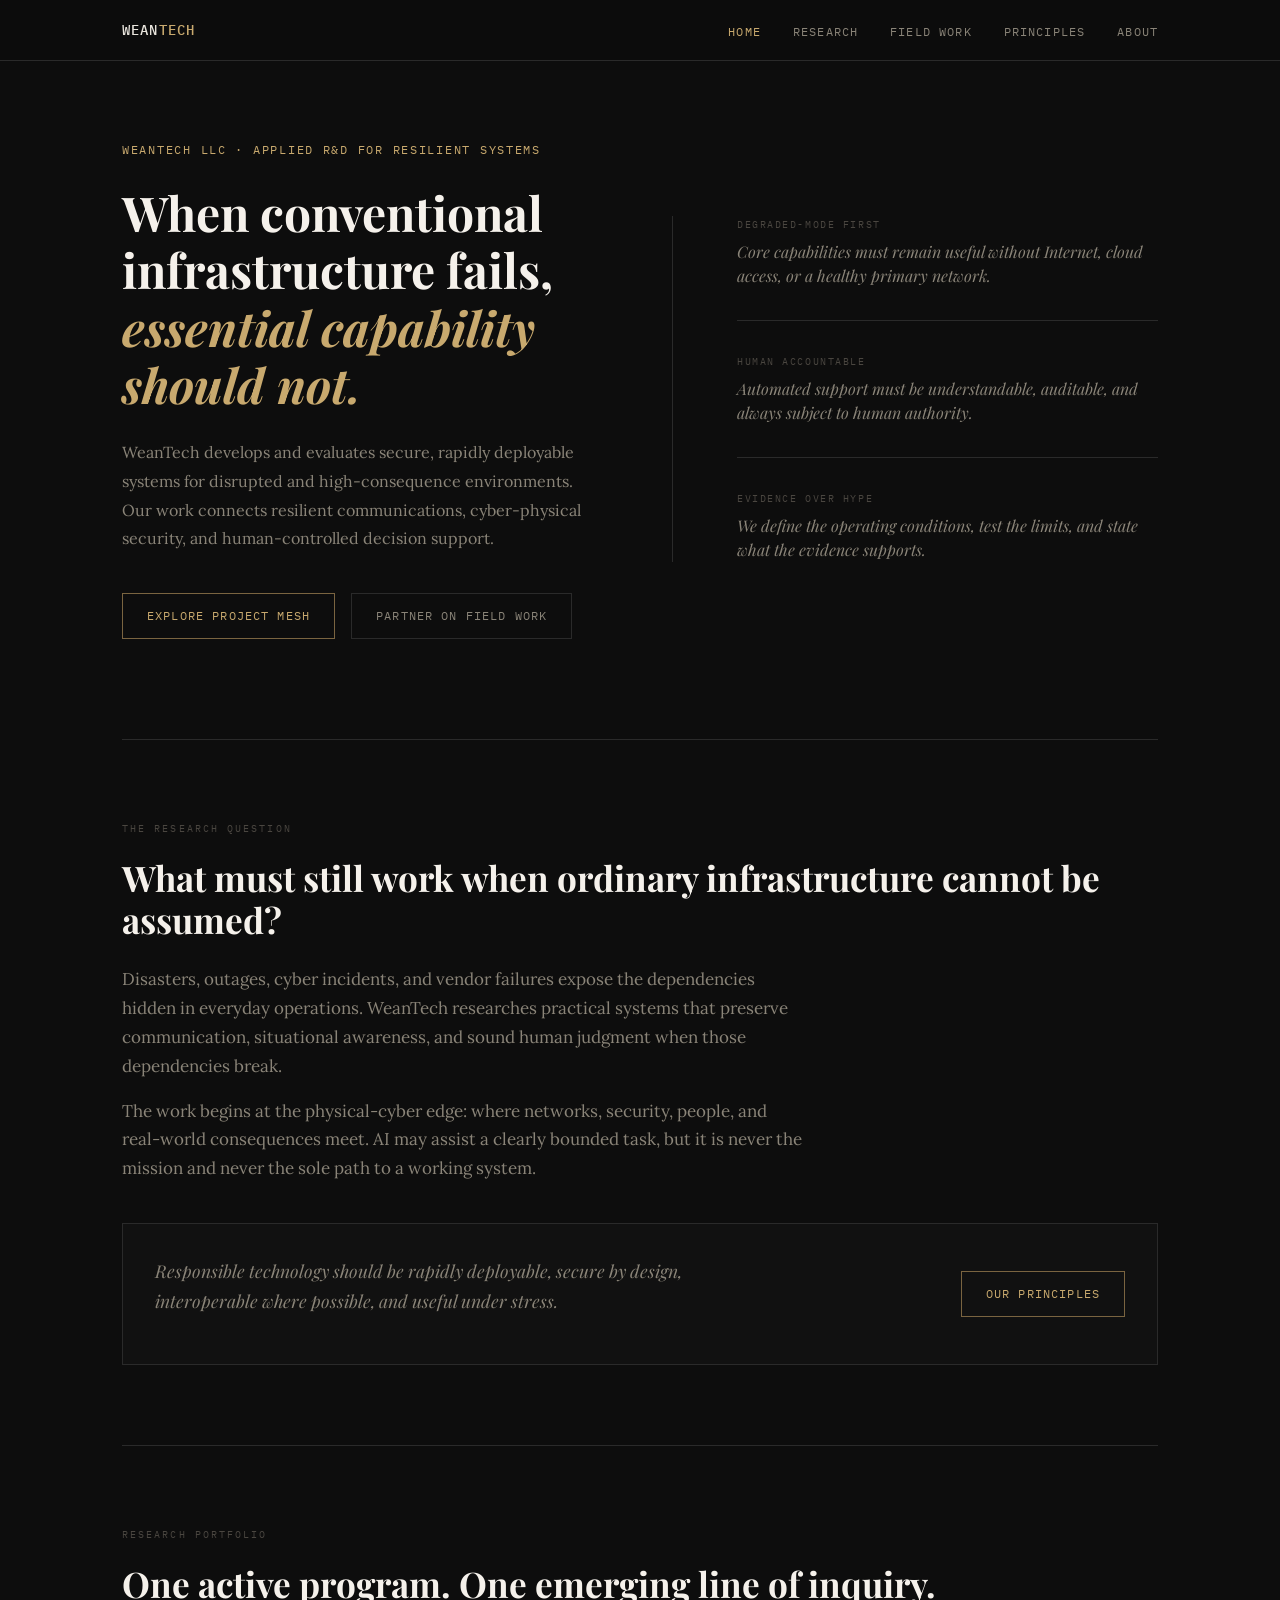
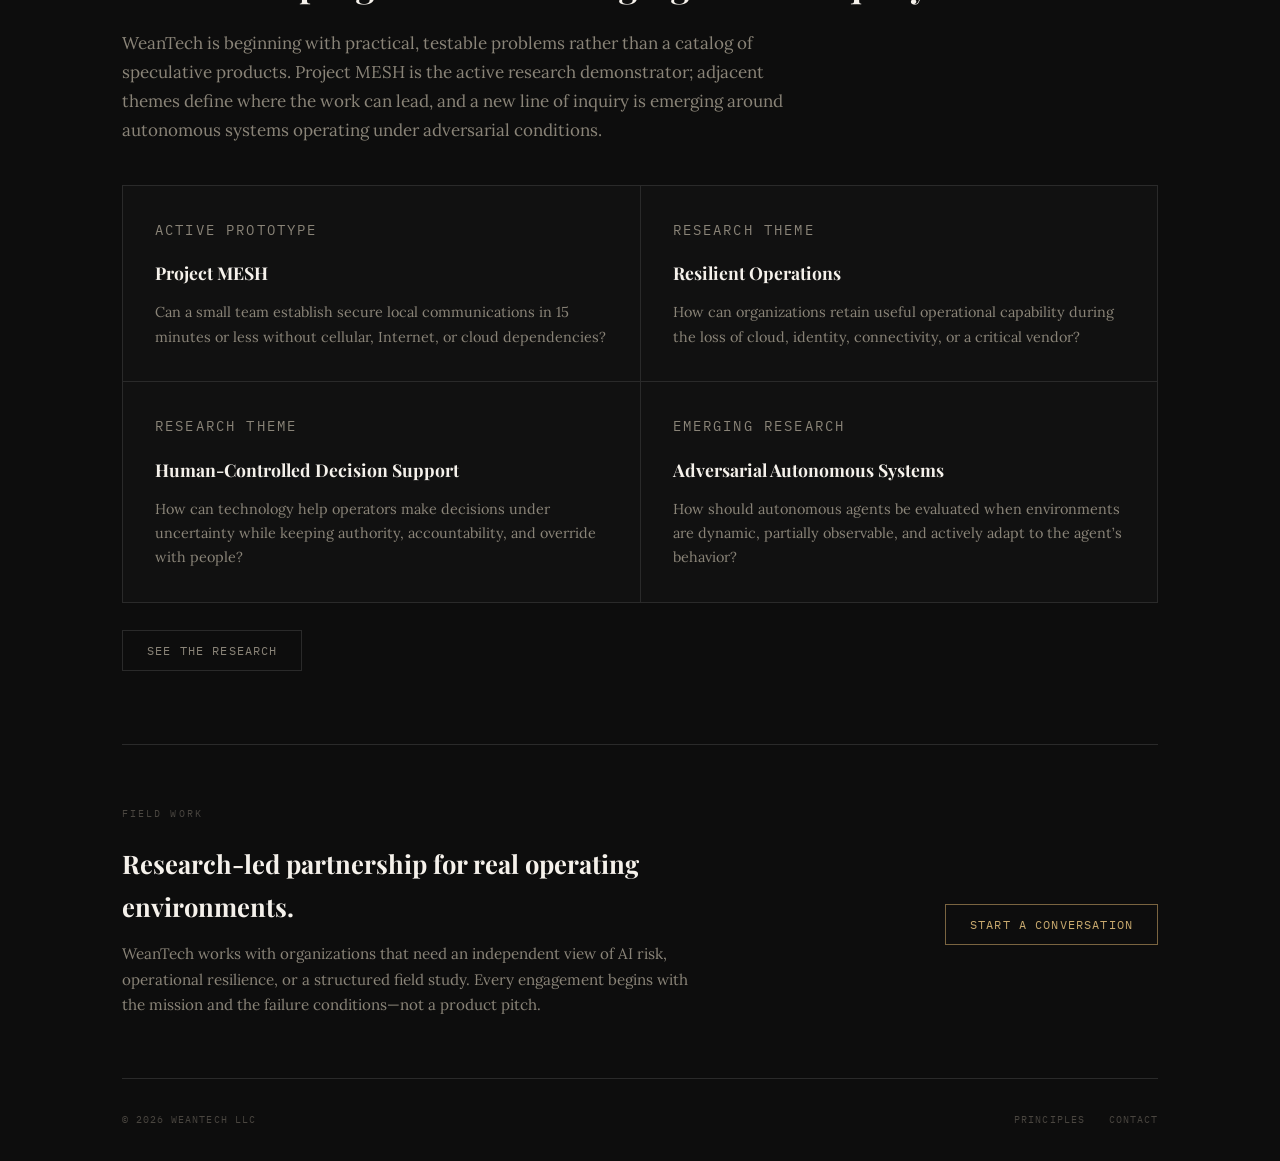
==== commit 4e3a9886: "Updated about.html, index.html, and research.html - fixed 404 errors and added project" ====
--- a/index.html
+++ b/index.html
@@ -239,7 +239,7 @@
     /* CARD GRID */
     .card-grid {
       display: grid;
-      grid-template-columns: repeat(3, 1fr);
+      grid-template-columns: repeat(2, 1fr);
       gap: 1px;
       background: var(--rule);
       margin-top: 2.5rem;
@@ -409,9 +409,9 @@
 
   <section class="content-section">
     <div class="section-label">Research Portfolio</div>
-    <h2>One active program. A disciplined evidence trail.</h2>
+    <h2>One active program. One emerging line of inquiry.</h2>
     <p>
-      WeanTech is beginning with a practical, testable problem rather than a catalog of speculative products. Project MESH is our flagship research demonstrator; the adjacent themes define where its findings can lead.
+      WeanTech is beginning with practical, testable problems rather than a catalog of speculative products. Project MESH is the active research demonstrator; adjacent themes define where the work can lead, and a new line of inquiry is emerging around autonomous systems operating under adversarial conditions.
     </p>
     <div class="card-grid">
       <div class="card">
@@ -429,6 +429,11 @@
         <h3>Human-Controlled Decision Support</h3>
         <p>How can technology help operators make decisions under uncertainty while keeping authority, accountability, and override with people?</p>
       </div>
+      <div class="card">
+        <p class="card-mono">Emerging Research</p>
+        <h3>Adversarial Autonomous Systems</h3>
+        <p>How should autonomous agents be evaluated when environments are dynamic, partially observable, and actively adapt to the agent’s behavior?</p>
+      </div>
     </div>
     <div style="margin-top:2rem;">
       <a class="btn btn-ghost" href="research.html">See the Research</a>
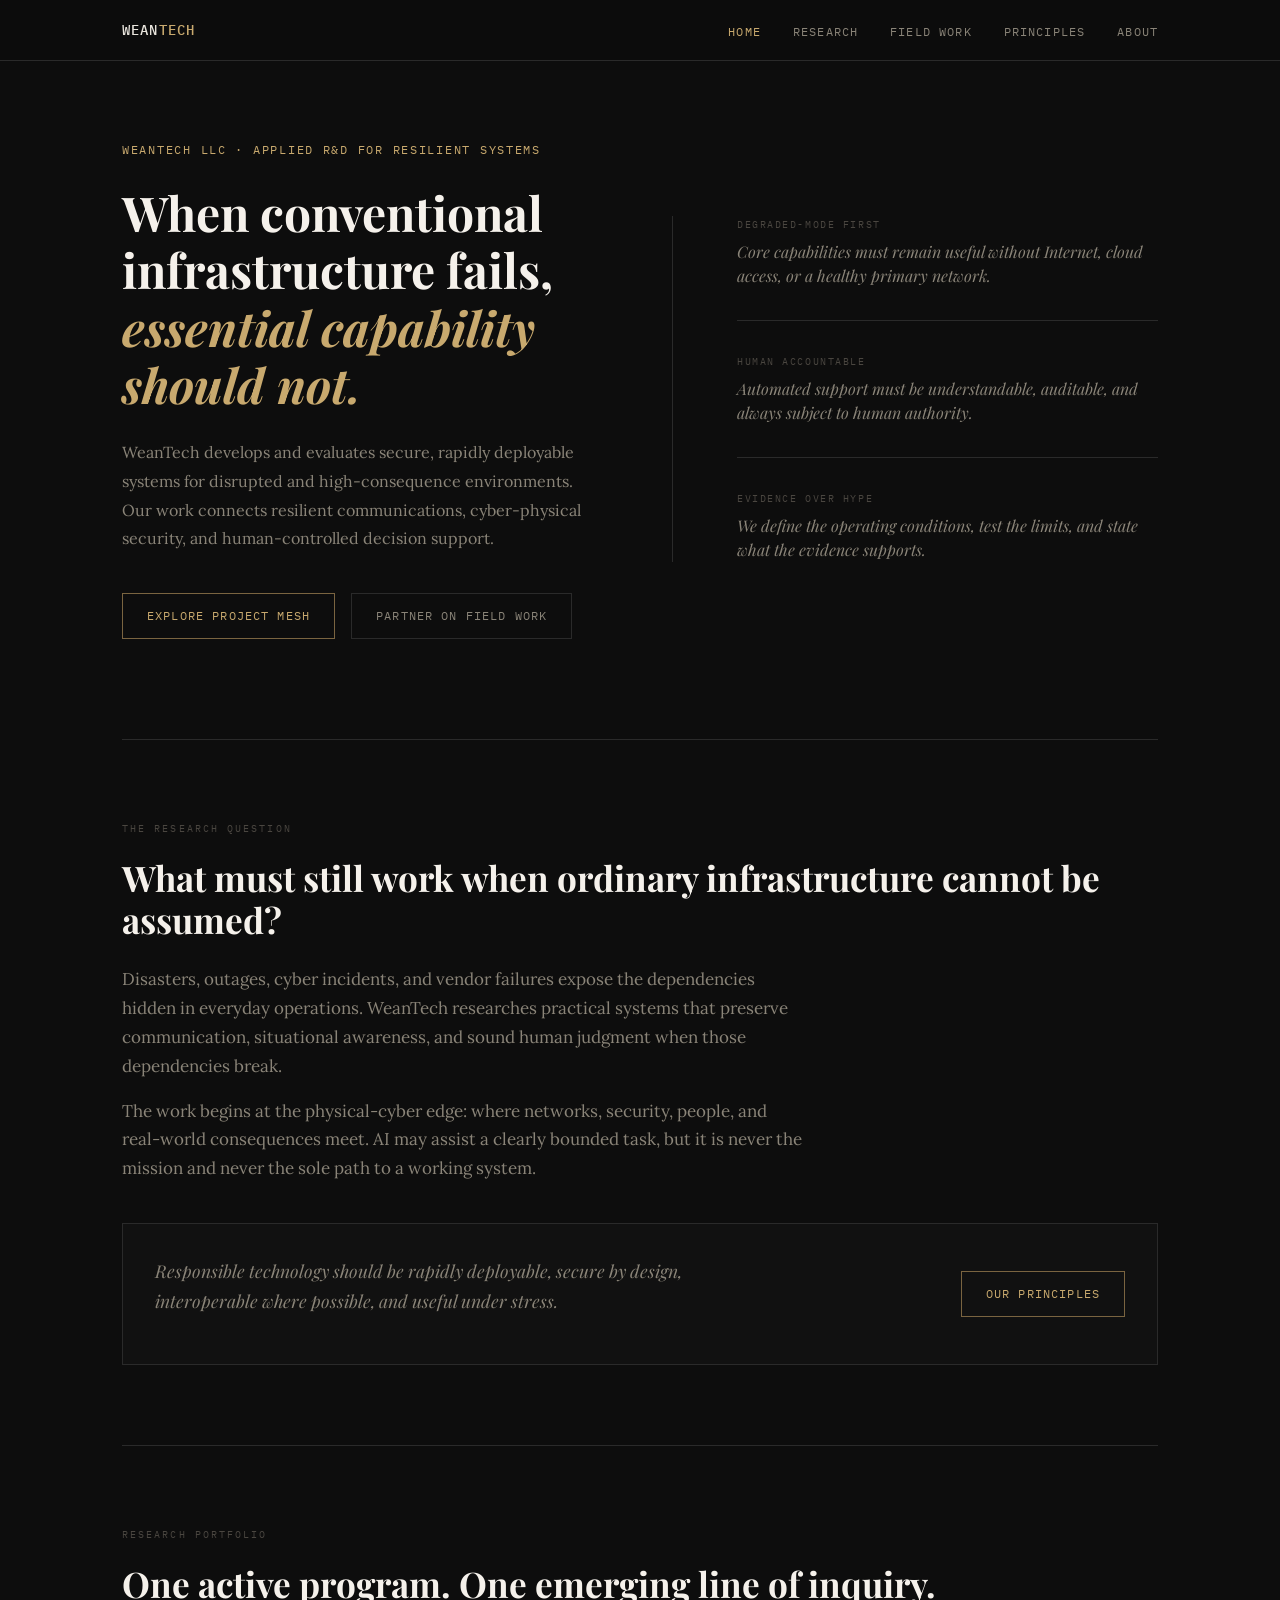
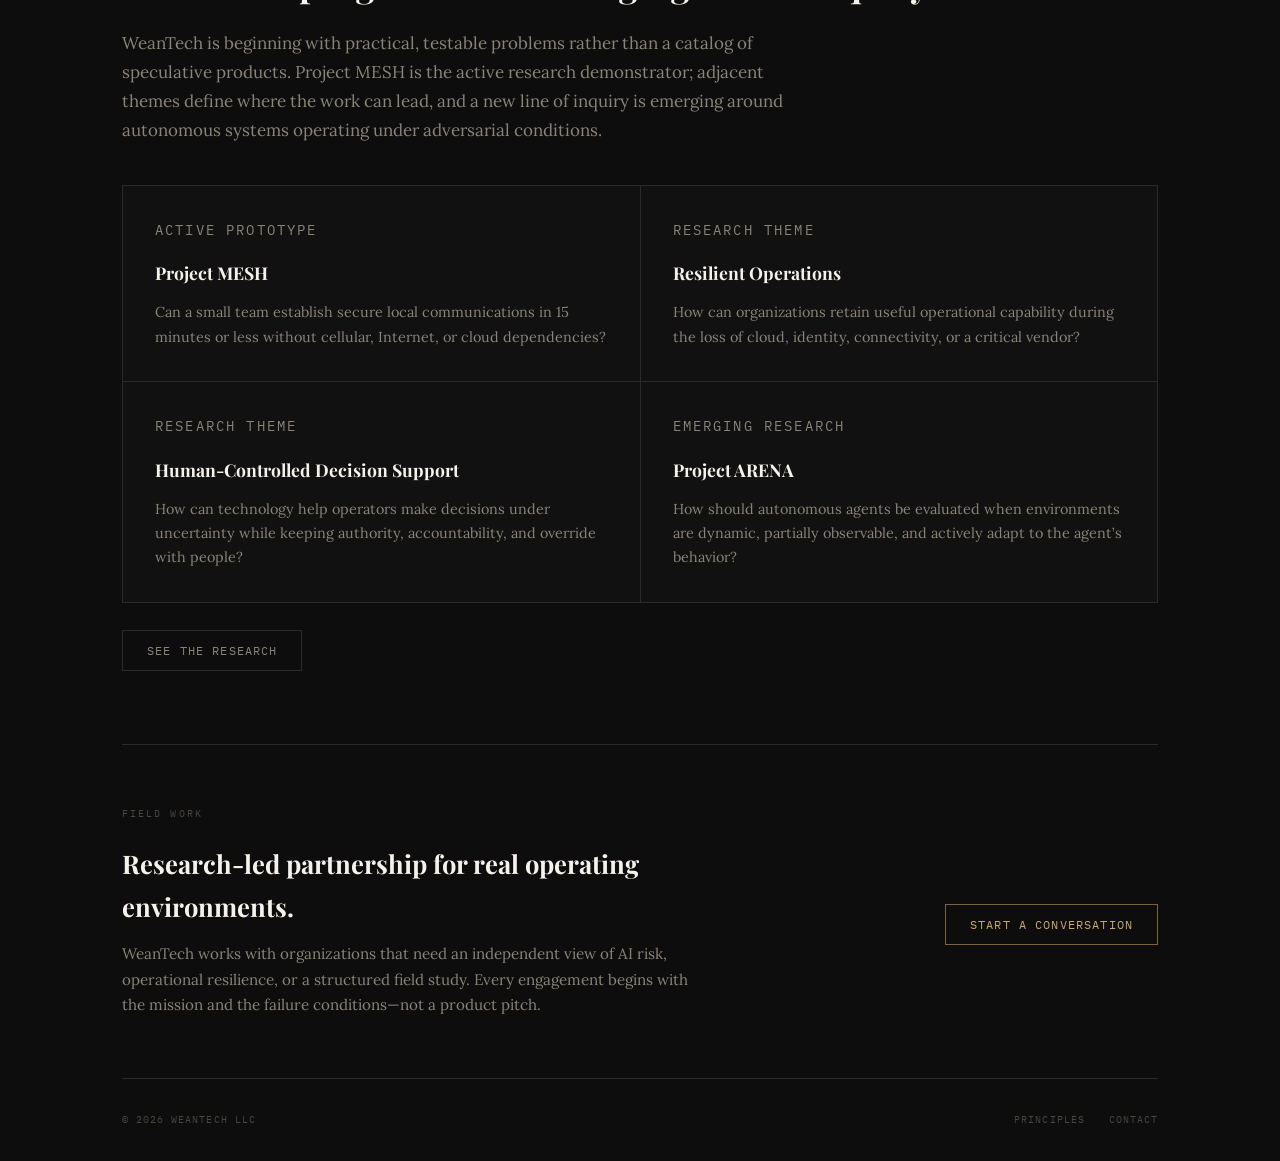
==== commit 7dd80ef9: "Updated index.html and research.html" ====
--- a/index.html
+++ b/index.html
@@ -431,7 +431,7 @@
       </div>
       <div class="card">
         <p class="card-mono">Emerging Research</p>
-        <h3>Adversarial Autonomous Systems</h3>
+        <h3>Project ARENA</h3>
         <p>How should autonomous agents be evaluated when environments are dynamic, partially observable, and actively adapt to the agent’s behavior?</p>
       </div>
     </div>
@@ -467,3 +467,4 @@
 
 </body>
 </html>
+
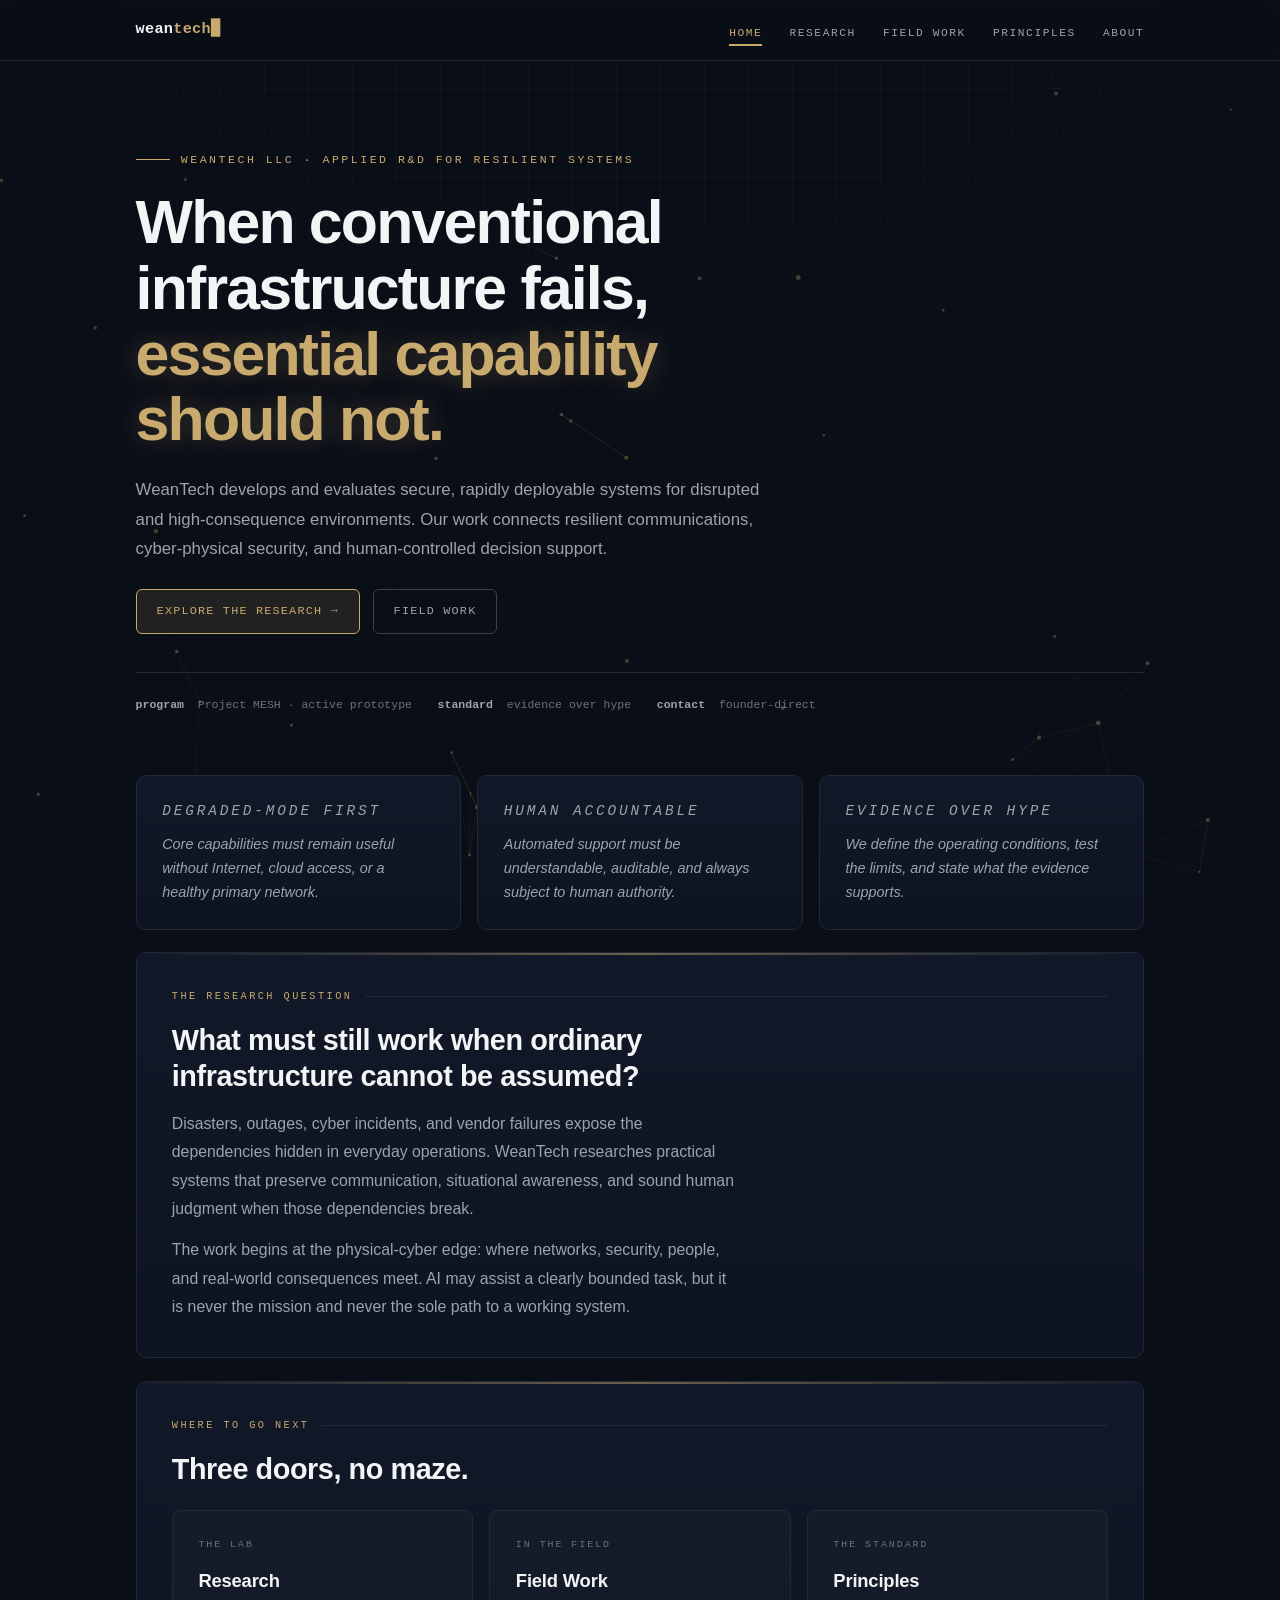
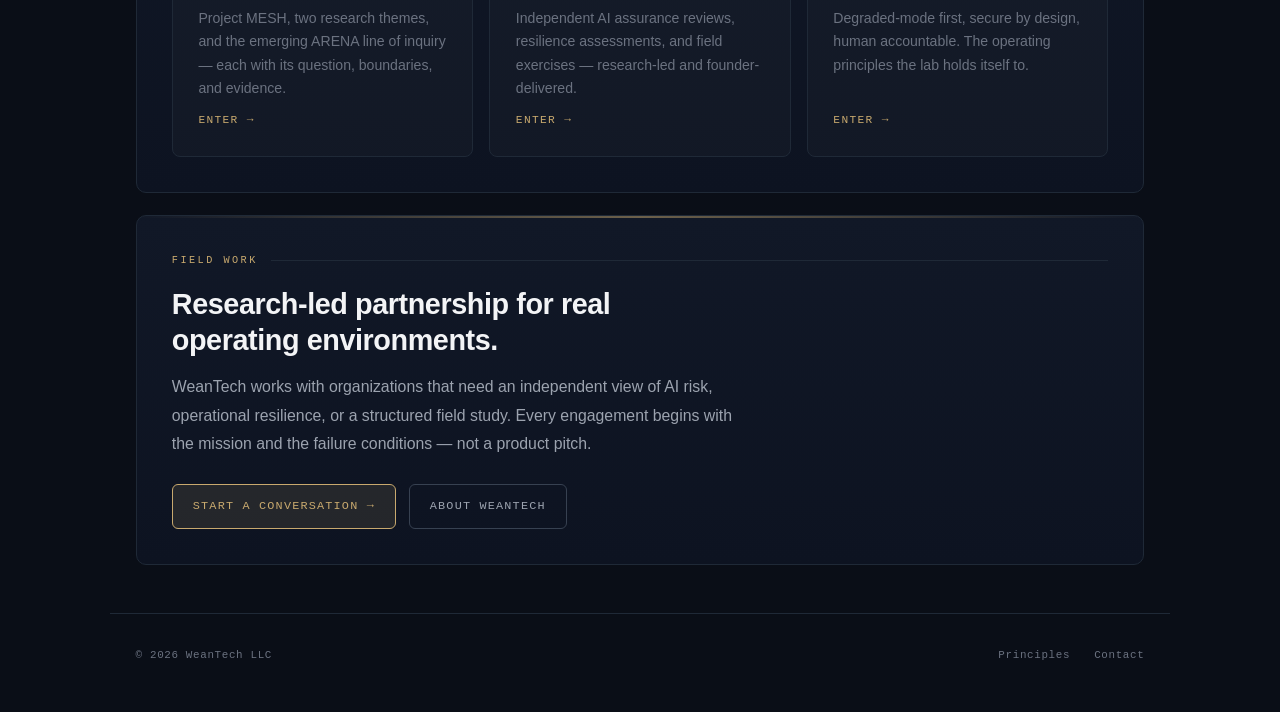
==== commit ae24bbef: "Website refresh" ====
--- a/index.html
+++ b/index.html
@@ -1,358 +1,28 @@
 <!doctype html>
 <html lang="en">
 <head>
-  <meta charset="utf-8"/>
-  <meta name="viewport" content="width=device-width,initial-scale=1"/>
-  <title>WeanTech LLC | Applied R&D for Resilient Systems</title>
-  <meta name="description" content="WeanTech develops and evaluates secure, rapidly deployable systems for disrupted and high-consequence environments."/>
-  <link rel="preconnect" href="https://fonts.googleapis.com"/>
-  <link rel="preconnect" href="https://fonts.gstatic.com" crossorigin/>
-  <link href="https://fonts.googleapis.com/css2?family=Playfair+Display:ital,wght@0,700;1,400&family=IBM+Plex+Mono:wght@400;500&family=Lora:ital,wght@0,400;0,500;1,400&display=swap" rel="stylesheet"/>
-  <style>
-    *, *::before, *::after { box-sizing: border-box; margin: 0; padding: 0; }
-
-    :root {
-      --bg:        #0d0d0d;
-      --bg-2:      #111111;
-      --bg-3:      #161616;
-      --rule:      #2a2a2a;
-      --text:      #e8e4dc;
-      --text-dim:  #8a8478;
-      --text-mute: #4a4640;
-      --accent:    #c8a96e;
-      --accent-dim:#7a6440;
-      --white:     #f5f1eb;
-    }
-
-    html { scroll-behavior: smooth; }
-
-    body {
-      background: var(--bg);
-      color: var(--text);
-      font-family: 'Lora', Georgia, serif;
-      font-size: 17px;
-      line-height: 1.7;
-      -webkit-font-smoothing: antialiased;
-    }
-
-    /* NAV */
-    .site-nav {
-      position: fixed;
-      top: 0; left: 0; right: 0;
-      z-index: 100;
-      border-bottom: 1px solid var(--rule);
-      background: rgba(13,13,13,0.96);
-      backdrop-filter: blur(8px);
-    }
-    .site-nav-inner {
-      max-width: 1100px;
-      margin: 0 auto;
-      padding: 0 2rem;
-      height: 60px;
-      display: flex;
-      align-items: center;
-      justify-content: space-between;
-    }
-    .nav-brand {
-      font-family: 'IBM Plex Mono', monospace;
-      font-size: 0.9rem;
-      font-weight: 500;
-      letter-spacing: 0.08em;
-      color: var(--text);
-      text-decoration: none;
-      text-transform: uppercase;
-    }
-    .nav-brand span { color: var(--accent); }
-    .nav-links {
-      list-style: none;
-      display: flex;
-      gap: 2rem;
-    }
-    .nav-links a {
-      font-family: 'IBM Plex Mono', monospace;
-      font-size: 0.72rem;
-      letter-spacing: 0.1em;
-      text-transform: uppercase;
-      color: var(--text-dim);
-      text-decoration: none;
-      transition: color 0.2s;
-    }
-    .nav-links a:hover,
-    .nav-links a.active { color: var(--accent); }
-
-    /* PAGE WRAP */
-    .page-wrap {
-      max-width: 1100px;
-      margin: 0 auto;
-      padding: 0 2rem;
-    }
-
-    /* HERO */
-    .hero {
-      padding: 140px 0 100px;
-      border-bottom: 1px solid var(--rule);
-      display: grid;
-      grid-template-columns: 1fr 1fr;
-      gap: 4rem;
-      align-items: center;
-    }
-    .hero-eyebrow {
-      font-family: 'IBM Plex Mono', monospace;
-      font-size: 0.72rem;
-      letter-spacing: 0.15em;
-      text-transform: uppercase;
-      color: var(--accent);
-      margin-bottom: 1.5rem;
-    }
-    .hero h1 {
-      font-family: 'Playfair Display', Georgia, serif;
-      font-size: clamp(2rem, 4vw, 3rem);
-      font-weight: 700;
-      line-height: 1.2;
-      color: var(--white);
-      margin-bottom: 1.5rem;
-    }
-    .hero h1 em {
-      font-style: italic;
-      color: var(--accent);
-    }
-    .hero-lede {
-      font-size: 1rem;
-      color: var(--text-dim);
-      line-height: 1.8;
-      margin-bottom: 2.5rem;
-      max-width: 46ch;
-    }
-    .btn-row {
-      display: flex;
-      gap: 1rem;
-      flex-wrap: wrap;
-    }
-    .btn {
-      font-family: 'IBM Plex Mono', monospace;
-      font-size: 0.72rem;
-      letter-spacing: 0.1em;
-      text-transform: uppercase;
-      padding: 0.75rem 1.5rem;
-      text-decoration: none;
-      border: 1px solid var(--accent-dim);
-      color: var(--accent);
-      transition: background 0.2s, border-color 0.2s, color 0.2s;
-    }
-    .btn:hover {
-      background: var(--accent);
-      border-color: var(--accent);
-      color: var(--bg);
-    }
-    .btn-ghost {
-      border-color: var(--rule);
-      color: var(--text-dim);
-    }
-    .btn-ghost:hover {
-      background: var(--bg-3);
-      border-color: var(--text-dim);
-      color: var(--text);
-    }
-
-    /* HERO RIGHT PANEL */
-    .hero-panel {
-      border-left: 1px solid var(--rule);
-      padding-left: 4rem;
-    }
-    .hero-principle {
-      margin-bottom: 2rem;
-      padding-bottom: 2rem;
-      border-bottom: 1px solid var(--rule);
-    }
-    .hero-principle:last-child {
-      margin-bottom: 0;
-      padding-bottom: 0;
-      border-bottom: none;
-    }
-    .principle-label {
-      font-family: 'IBM Plex Mono', monospace;
-      font-size: 0.65rem;
-      letter-spacing: 0.15em;
-      text-transform: uppercase;
-      color: var(--text-mute);
-      margin-bottom: 0.4rem;
-    }
-    .principle-text {
-      font-family: 'Playfair Display', Georgia, serif;
-      font-size: 1rem;
-      font-style: italic;
-      color: var(--text-dim);
-      line-height: 1.5;
-    }
-
-    /* CONTENT SECTIONS */
-    .content-section {
-      padding: 80px 0;
-      border-bottom: 1px solid var(--rule);
-    }
-    .section-label {
-      font-family: 'IBM Plex Mono', monospace;
-      font-size: 0.65rem;
-      letter-spacing: 0.2em;
-      text-transform: uppercase;
-      color: var(--text-mute);
-      margin-bottom: 1.2rem;
-    }
-    .content-section h2 {
-      font-family: 'Playfair Display', Georgia, serif;
-      font-size: clamp(1.5rem, 3vw, 2.2rem);
-      font-weight: 700;
-      color: var(--white);
-      margin-bottom: 1.5rem;
-      line-height: 1.2;
-    }
-    .content-section p {
-      color: var(--text-dim);
-      max-width: 62ch;
-      margin-bottom: 1rem;
-    }
-    .content-section p:last-child { margin-bottom: 0; }
-    .content-section p em {
-      color: var(--text);
-      font-style: italic;
-    }
-
-    /* FRAMEWORK CALLOUT */
-    .framework-callout {
-      margin-top: 2.5rem;
-      padding: 2rem;
-      border: 1px solid var(--rule);
-      background: var(--bg-2);
-      display: flex;
-      align-items: center;
-      justify-content: space-between;
-      gap: 2rem;
-    }
-    .framework-callout-text {
-      font-family: 'Playfair Display', Georgia, serif;
-      font-size: 1.1rem;
-      font-style: italic;
-      color: var(--text);
-      max-width: 52ch;
-    }
-
-    /* CARD GRID */
-    .card-grid {
-      display: grid;
-      grid-template-columns: repeat(2, 1fr);
-      gap: 1px;
-      background: var(--rule);
-      margin-top: 2.5rem;
-      border: 1px solid var(--rule);
-    }
-    .card {
-      background: var(--bg-2);
-      padding: 2rem;
-      transition: background 0.2s;
-    }
-    .card:hover { background: var(--bg-3); }
-    .card-mono {
-      font-family: 'IBM Plex Mono', monospace;
-      font-size: 0.65rem;
-      letter-spacing: 0.15em;
-      text-transform: uppercase;
-      color: var(--accent);
-      margin-bottom: 0.75rem;
-    }
-    .card h3 {
-      font-family: 'Playfair Display', Georgia, serif;
-      font-size: 1.1rem;
-      font-weight: 700;
-      color: var(--white);
-      margin-bottom: 0.75rem;
-    }
-    .card p {
-      font-size: 0.9rem;
-      color: var(--text-dim);
-      line-height: 1.7;
-    }
-
-    /* FEDERAL STRIP */
-    .federal-strip {
-      padding: 60px 0;
-      border-bottom: 1px solid var(--rule);
-      display: flex;
-      align-items: center;
-      justify-content: space-between;
-      gap: 2rem;
-    }
-    .federal-strip-text { max-width: 52ch; }
-    .federal-strip h2 {
-      font-family: 'Playfair Display', Georgia, serif;
-      font-size: 1.6rem;
-      font-weight: 700;
-      color: var(--white);
-      margin-bottom: 0.75rem;
-    }
-    .federal-strip p {
-      color: var(--text-dim);
-      font-size: 0.95rem;
-    }
-
-    /* FOOTER */
-    .site-footer {
-      padding: 2rem 0;
-      display: flex;
-      align-items: center;
-      justify-content: space-between;
-    }
-    .footer-note {
-      font-family: 'IBM Plex Mono', monospace;
-      font-size: 0.65rem;
-      letter-spacing: 0.1em;
-      text-transform: uppercase;
-      color: var(--text-mute);
-    }
-    .footer-links {
-      display: flex;
-      gap: 1.5rem;
-    }
-    .footer-links a {
-      font-family: 'IBM Plex Mono', monospace;
-      font-size: 0.65rem;
-      letter-spacing: 0.1em;
-      text-transform: uppercase;
-      color: var(--text-mute);
-      text-decoration: none;
-      transition: color 0.2s;
-    }
-    .footer-links a:hover { color: var(--accent); }
-
-    /* RESPONSIVE */
-    @media (max-width: 768px) {
-      .hero {
-        grid-template-columns: 1fr;
-        padding: 100px 0 60px;
-      }
-      .hero-panel {
-        border-left: none;
-        border-top: 1px solid var(--rule);
-        padding-left: 0;
-        padding-top: 2rem;
-      }
-      .card-grid { grid-template-columns: 1fr; }
-      .federal-strip {
-        flex-direction: column;
-        align-items: flex-start;
-      }
-      .framework-callout {
-        flex-direction: column;
-        align-items: flex-start;
-      }
-    }
-  </style>
+<meta charset="utf-8"/>
+<meta name="viewport" content="width=device-width,initial-scale=1"/>
+<title>WeanTech LLC | Applied R&D for Resilient Systems</title>
+<meta name="description" content="WeanTech develops and evaluates secure, rapidly deployable systems for disrupted and high-consequence environments."/>
+<meta name="theme-color" content="#0a0e17"/>
+<link rel="icon" href="data:image/svg+xml,%3Csvg xmlns='http://www.w3.org/2000/svg' viewBox='0 0 64 64'%3E%3Crect width='64' height='64' rx='12' fill='%230a0e17'/%3E%3Cg stroke='%23c8a96e' stroke-width='3'%3E%3Cline x1='18' y1='46' x2='32' y2='20'/%3E%3Cline x1='32' y1='20' x2='46' y2='46'/%3E%3Cline x1='18' y1='46' x2='46' y2='46'/%3E%3C/g%3E%3Cg fill='%23c8a96e'%3E%3Ccircle cx='18' cy='46' r='6'/%3E%3Ccircle cx='32' cy='20' r='6'/%3E%3Ccircle cx='46' cy='46' r='6'/%3E%3C/g%3E%3C/svg%3E"/>
+<meta property="og:title" content="WeanTech LLC | Applied R&D for Resilient Systems"/>
+<meta property="og:description" content="WeanTech develops and evaluates secure, rapidly deployable systems for disrupted and high-consequence environments."/>
+<meta property="og:type" content="website"/>
+<meta property="og:url" content="https://weantech.com/"/>
+<meta name="twitter:card" content="summary"/>
+<meta name="twitter:title" content="WeanTech LLC | Applied R&D for Resilient Systems"/>
+<meta name="twitter:description" content="WeanTech develops and evaluates secure, rapidly deployable systems for disrupted and high-consequence environments."/>
+<link rel="stylesheet" href="styles.css"/>
 </head>
 <body>
-
-<nav class="site-nav">
+<canvas id="mesh" aria-hidden="true"></canvas>
+<nav class="site-nav" id="siteNav">
   <div class="site-nav-inner">
-    <a href="index.html" class="nav-brand">Wean<span>Tech</span></a>
-    <ul class="nav-links">
+    <a href="index.html" class="nav-brand">wean<em>tech</em><span class="cursor">▊</span></a>
+    <button class="nav-toggle" id="navToggle" aria-label="Toggle navigation" aria-expanded="false"><span></span></button>
+    <ul class="nav-links" id="navLinks">
       <li><a href="index.html" class="active">Home</a></li>
       <li><a href="research.html">Research</a></li>
       <li><a href="capabilities.html">Field Work</a></li>
@@ -361,110 +31,86 @@
     </ul>
   </div>
 </nav>
+<main class="page-wrap">
+  <header class="hero">
+    <p class="eyebrow">WeanTech LLC · Applied R&D for Resilient Systems</p>
+    <h1>When conventional infrastructure fails, <em>essential capability should not.</em></h1>
+    <p class="lede">WeanTech develops and evaluates secure, rapidly deployable systems for disrupted and high-consequence environments. Our work connects resilient communications, cyber-physical security, and human-controlled decision support.</p>
+    <div class="btn-row">
+      <a class="btn" href="research.html">Explore the Research →</a>
+      <a class="btn ghost" href="capabilities.html">Field Work</a>
+    </div>
+    <div class="hero-meta">
+      <span><b>program</b> &nbsp;Project MESH · active prototype</span>
+      <span><b>standard</b> &nbsp;evidence over hype</span>
+      <span><b>contact</b> &nbsp;founder-direct</span>
+    </div>
+  </header>
 
-<div class="page-wrap">
-
-  <div class="hero">
-    <div class="hero-text">
-      <p class="hero-eyebrow">WeanTech LLC · Applied R&D for Resilient Systems</p>
-      <h1>When conventional infrastructure fails, <em>essential capability should not.</em></h1>
-      <p class="hero-lede">
-        WeanTech develops and evaluates secure, rapidly deployable systems for disrupted and high-consequence environments. Our work connects resilient communications, cyber-physical security, and human-controlled decision support.
-      </p>
-      <div class="btn-row">
-        <a class="btn" href="research.html">Explore Project MESH</a>
-        <a class="btn btn-ghost" href="capabilities.html">Partner on Field Work</a>
-      </div>
+  <div class="principle-strip">
+    <div class="principle">
+      <p class="principle-label">Degraded-Mode First</p>
+      <p>Core capabilities must remain useful without Internet, cloud access, or a healthy primary network.</p>
     </div>
-    <div class="hero-panel">
-      <div class="hero-principle">
-        <p class="principle-label">Degraded-Mode First</p>
-        <p class="principle-text">Core capabilities must remain useful without Internet, cloud access, or a healthy primary network.</p>
-      </div>
-      <div class="hero-principle">
-        <p class="principle-label">Human Accountable</p>
-        <p class="principle-text">Automated support must be understandable, auditable, and always subject to human authority.</p>
-      </div>
-      <div class="hero-principle">
-        <p class="principle-label">Evidence Over Hype</p>
-        <p class="principle-text">We define the operating conditions, test the limits, and state what the evidence supports.</p>
-      </div>
+    <div class="principle">
+      <p class="principle-label">Human Accountable</p>
+      <p>Automated support must be understandable, auditable, and always subject to human authority.</p>
+    </div>
+    <div class="principle">
+      <p class="principle-label">Evidence Over Hype</p>
+      <p>We define the operating conditions, test the limits, and state what the evidence supports.</p>
     </div>
   </div>
 
-  <section class="content-section">
+  <section class="panel">
     <div class="section-label">The Research Question</div>
     <h2>What must still work when ordinary infrastructure cannot be assumed?</h2>
-    <p>
-      Disasters, outages, cyber incidents, and vendor failures expose the dependencies hidden in everyday operations. WeanTech researches practical systems that preserve communication, situational awareness, and sound human judgment when those dependencies break.
-    </p>
-    <p>
-      The work begins at the physical-cyber edge: where networks, security, people, and real-world consequences meet. AI may assist a clearly bounded task, but it is never the mission and never the sole path to a working system.
-    </p>
-    <div class="framework-callout">
-      <p class="framework-callout-text">Responsible technology should be rapidly deployable, secure by design, interoperable where possible, and useful under stress.</p>
-      <a class="btn" href="opaque-clarity.html">Our Principles</a>
+    <p>Disasters, outages, cyber incidents, and vendor failures expose the dependencies hidden in everyday operations. WeanTech researches practical systems that preserve communication, situational awareness, and sound human judgment when those dependencies break.</p>
+    <p>The work begins at the physical-cyber edge: where networks, security, people, and real-world consequences meet. AI may assist a clearly bounded task, but it is never the mission and never the sole path to a working system.</p>
+  </section>
+
+  <section class="panel">
+    <div class="section-label">Where To Go Next</div>
+    <h2>Three doors, no maze.</h2>
+    <div class="door-grid">
+      <a class="door" href="research.html">
+        <span class="door-label">The Lab</span>
+        <h3>Research</h3>
+        <p>Project MESH, two research themes, and the emerging ARENA line of inquiry — each with its question, boundaries, and evidence.</p>
+        <span class="door-link">Enter →</span>
+      </a>
+      <a class="door" href="capabilities.html">
+        <span class="door-label">In The Field</span>
+        <h3>Field Work</h3>
+        <p>Independent AI assurance reviews, resilience assessments, and field exercises — research-led and founder-delivered.</p>
+        <span class="door-link">Enter →</span>
+      </a>
+      <a class="door" href="opaque-clarity.html">
+        <span class="door-label">The Standard</span>
+        <h3>Principles</h3>
+        <p>Degraded-mode first, secure by design, human accountable. The operating principles the lab holds itself to.</p>
+        <span class="door-link">Enter →</span>
+      </a>
     </div>
   </section>
 
-  <section class="content-section">
-    <div class="section-label">Research Portfolio</div>
-    <h2>One active program. One emerging line of inquiry.</h2>
-    <p>
-      WeanTech is beginning with practical, testable problems rather than a catalog of speculative products. Project MESH is the active research demonstrator; adjacent themes define where the work can lead, and a new line of inquiry is emerging around autonomous systems operating under adversarial conditions.
-    </p>
-    <div class="card-grid">
-      <div class="card">
-        <p class="card-mono">Active Prototype</p>
-        <h3>Project MESH</h3>
-        <p>Can a small team establish secure local communications in 15 minutes or less without cellular, Internet, or cloud dependencies?</p>
-      </div>
-      <div class="card">
-        <p class="card-mono">Research Theme</p>
-        <h3>Resilient Operations</h3>
-        <p>How can organizations retain useful operational capability during the loss of cloud, identity, connectivity, or a critical vendor?</p>
-      </div>
-      <div class="card">
-        <p class="card-mono">Research Theme</p>
-        <h3>Human-Controlled Decision Support</h3>
-        <p>How can technology help operators make decisions under uncertainty while keeping authority, accountability, and override with people?</p>
-      </div>
-      <div class="card">
-        <p class="card-mono">Emerging Research</p>
-        <h3>Project ARENA</h3>
-        <p>How should autonomous agents be evaluated when environments are dynamic, partially observable, and actively adapt to the agent’s behavior?</p>
-      </div>
-    </div>
-    <div style="margin-top:2rem;">
-      <a class="btn btn-ghost" href="research.html">See the Research</a>
+  <section class="panel">
+    <div class="section-label">Field Work</div>
+    <h2>Research-led partnership for real operating environments.</h2>
+    <p>WeanTech works with organizations that need an independent view of AI risk, operational resilience, or a structured field study. Every engagement begins with the mission and the failure conditions — not a product pitch.</p>
+    <div class="btn-row">
+      <a class="btn" href="mailto:contact@weantech.com">Start a Conversation →</a>
+      <a class="btn ghost" href="about.html">About WeanTech</a>
     </div>
   </section>
-
-  <div class="federal-strip">
-    <div class="federal-strip-text">
-      <div class="section-label">Field Work</div>
-      <h2>Research-led partnership for real operating environments.</h2>
-      <p>WeanTech works with organizations that need an independent view of AI risk, operational resilience, or a structured field study. Every engagement begins with the mission and the failure conditions—not a product pitch.</p>
-    </div>
-    <div>
-      <div style="margin-top:1.5rem;">
-        <a class="btn" href="mailto:contact@weantech.com">Start a Conversation</a>
-      </div>
-    </div>
+</main>
+<footer class="site-footer">
+  <span>© 2026 WeanTech LLC</span>
+  <div class="footer-links">
+    <a href="opaque-clarity.html">Principles</a>
+    <a href="mailto:contact@weantech.com">Contact</a>
   </div>
-
-</div>
-
-<div class="page-wrap">
-  <footer class="site-footer">
-    <span class="footer-note">© 2026 WeanTech LLC</span>
-    <div class="footer-links">
-      <a href="opaque-clarity.html">Principles</a>
-      <a href="mailto:contact@weantech.com">Contact</a>
-    </div>
-  </footer>
-</div>
-
+</footer>
+<script src="site.js"></script>
 </body>
 </html>
-
--- a/styles.css
+++ b/styles.css
@@ -0,0 +1,300 @@
+/* ─────────────────────────────────────────────
+   weantech.com — resilient systems aesthetic
+   Dark field lab · terminal mono · brass accent
+   Sibling of douglasweant.com's mesh system
+   ───────────────────────────────────────────── */
+:root{
+  --bg:#0a0e17; --panel:#111827; --panel2:#0d1321;
+  --border:#1f2937; --border2:#374151;
+  --t1:#f3f4f6; --t2:#9ca3af; --t3:#6b7280;
+  --acc:#c8a96e; --acc-dim:rgba(200,169,110,.12);
+  --max:1060px;
+  --mono:ui-monospace,SFMono-Regular,Menlo,Consolas,monospace;
+  --sans:-apple-system,BlinkMacSystemFont,"Segoe UI",Roboto,Helvetica,Arial,sans-serif;
+}
+*{box-sizing:border-box;margin:0;padding:0}
+html{scroll-behavior:smooth}
+body{
+  background:var(--bg); color:var(--t1);
+  font-family:var(--sans); line-height:1.7;
+  min-height:100vh; overflow-x:hidden;
+}
+/* faint blueprint grid, fading toward the top */
+body::before{
+  content:''; position:fixed; inset:0; z-index:0; pointer-events:none;
+  background-image:
+    linear-gradient(rgba(200,169,110,.04) 1px, transparent 1px),
+    linear-gradient(90deg, rgba(200,169,110,.04) 1px, transparent 1px);
+  background-size:44px 44px;
+  mask-image:radial-gradient(ellipse 90% 70% at 50% 0%, black 30%, transparent 100%);
+  -webkit-mask-image:radial-gradient(ellipse 90% 70% at 50% 0%, black 30%, transparent 100%);
+}
+#mesh{position:fixed; inset:0; z-index:0; pointer-events:none}
+a{color:inherit; text-decoration:none}
+
+/* ─── NAV ─── */
+.site-nav{
+  position:fixed; top:0; left:0; right:0; z-index:100;
+  background:rgba(10,14,23,.88); backdrop-filter:blur(12px);
+  border-bottom:1px solid var(--border);
+}
+.site-nav-inner{
+  max-width:var(--max); margin:0 auto; padding:0 1.6rem;
+  height:60px; display:flex; align-items:center; justify-content:space-between;
+}
+.nav-brand{font-family:var(--mono); font-size:.95rem; font-weight:700; letter-spacing:.02em; text-transform:lowercase}
+.nav-brand .cursor{color:var(--acc)}
+.nav-brand em{font-style:normal; color:var(--acc)}
+.nav-links{display:flex; gap:1.7rem; list-style:none; align-items:center}
+.nav-links a{
+  font-family:var(--mono); font-size:.7rem; letter-spacing:.14em; text-transform:uppercase;
+  color:var(--t2); padding:.35rem 0; border-bottom:2px solid transparent;
+  transition:color .15s,border-color .15s;
+}
+.nav-links a:hover{color:var(--t1)}
+.nav-links a.active{color:var(--acc); border-bottom-color:var(--acc)}
+.nav-toggle{
+  display:none; background:none; border:1px solid var(--border2); border-radius:6px;
+  width:40px; height:36px; cursor:pointer; position:relative;
+}
+.nav-toggle span,.nav-toggle span::before,.nav-toggle span::after{
+  content:''; position:absolute; left:9px; right:9px; height:2px; background:var(--t1);
+  transition:transform .2s,opacity .2s;
+}
+.nav-toggle span{top:16px}
+.nav-toggle span::before{left:0; right:0; top:-7px}
+.nav-toggle span::after{left:0; right:0; top:7px}
+
+/* ─── LAYOUT ─── */
+.page-wrap{position:relative; z-index:1; max-width:var(--max); margin:0 auto; padding:0 1.6rem}
+
+/* ─── PAGE HEAD ─── */
+.page-head{padding:130px 0 46px; max-width:820px}
+.eyebrow{
+  font-family:var(--mono); font-size:.72rem; letter-spacing:.22em; text-transform:uppercase;
+  color:var(--acc); margin-bottom:1.3rem; display:flex; align-items:center; gap:.7rem;
+}
+.eyebrow::before{content:''; width:34px; height:1px; background:var(--acc)}
+.page-head h1{
+  font-size:clamp(2.1rem,5vw,3.3rem); font-weight:800; line-height:1.1;
+  letter-spacing:-.025em; max-width:20ch; margin-bottom:1.1rem;
+}
+.page-head h1 em{font-style:normal; color:var(--acc); text-shadow:0 0 28px rgba(200,169,110,.3)}
+.lede{font-size:1.05rem; color:var(--t2); max-width:640px; line-height:1.75}
+
+/* ─── HERO (index) ─── */
+.hero{padding:150px 0 60px; position:relative}
+.hero h1{
+  font-size:clamp(2.4rem,5.4vw,3.8rem); font-weight:800; line-height:1.08;
+  letter-spacing:-.03em; max-width:18ch; margin-bottom:1.4rem;
+}
+.hero h1 em{font-style:normal; color:var(--acc); text-shadow:0 0 28px rgba(200,169,110,.3)}
+.hero-meta{
+  display:flex; flex-wrap:wrap; gap:.5rem 1.6rem; margin-top:2.4rem; padding-top:1.4rem;
+  border-top:1px solid var(--border); font-family:var(--mono); font-size:.72rem; color:var(--t3);
+}
+.hero-meta b{color:var(--t2); font-weight:600}
+
+/* ─── PANELS ─── */
+.panel{
+  background:linear-gradient(180deg,var(--panel),var(--panel2));
+  border:1px solid var(--border); border-radius:10px;
+  padding:2.2rem; margin-bottom:1.4rem; position:relative; overflow:hidden;
+  opacity:0; transform:translateY(16px);
+  transition:opacity .5s ease,transform .5s ease,border-color .2s;
+}
+.panel.visible{opacity:1; transform:none}
+.panel:hover{border-color:var(--border2)}
+.panel::before{
+  content:''; position:absolute; top:0; left:0; right:0; height:2px;
+  background:linear-gradient(90deg,transparent,var(--acc),transparent); opacity:.5;
+}
+.section-label{
+  font-family:var(--mono); font-size:.64rem; letter-spacing:.24em; text-transform:uppercase;
+  color:var(--acc); margin-bottom:1.1rem; display:flex; align-items:center; gap:.8rem;
+}
+.section-label::after{content:''; flex:1; height:1px; background:var(--border)}
+.panel h2{
+  font-size:clamp(1.35rem,2.6vw,1.8rem); font-weight:700; letter-spacing:-.015em;
+  line-height:1.25; margin-bottom:.9rem; max-width:30ch;
+}
+.panel p{color:var(--t2); font-size:.99rem; line-height:1.8; max-width:64ch}
+.panel p+p{margin-top:.8rem}
+.panel p a{color:var(--acc); text-decoration:underline; text-underline-offset:3px}
+.panel p a:hover{color:var(--t1)}
+
+/* ─── PRINCIPLE STRIP ─── */
+.principle-strip{
+  display:grid; grid-template-columns:repeat(3,1fr); gap:1rem; margin:0 0 1.4rem;
+}
+.principle{
+  background:linear-gradient(180deg,var(--panel),var(--panel2));
+  border:1px solid var(--border); border-radius:10px; padding:1.5rem 1.6rem;
+  opacity:0; transform:translateY(16px); transition:opacity .5s ease,transform .5s ease,border-color .2s;
+}
+.principle.visible{opacity:1; transform:none}
+.principle:hover{border-color:var(--border2)}
+.principle-label{
+  font-family:var(--mono); font-size:.64rem; letter-spacing:.2em; text-transform:uppercase;
+  color:var(--acc); margin-bottom:.6rem;
+}
+.principle p{font-size:.9rem; color:var(--t2); line-height:1.65; font-style:italic}
+
+/* ─── DOOR GRID ─── */
+.door-grid{display:grid; grid-template-columns:repeat(3,1fr); gap:1rem; margin-top:1.4rem}
+.door{
+  display:flex; flex-direction:column; gap:.7rem;
+  background:rgba(255,255,255,.02); border:1px solid var(--border); border-radius:8px;
+  padding:1.6rem; transition:border-color .15s,transform .15s;
+}
+.door:hover{border-color:var(--acc); transform:translateY(-2px)}
+.door-label{
+  font-family:var(--mono); font-size:.62rem; letter-spacing:.2em; text-transform:uppercase; color:var(--t3);
+}
+.door h3{font-size:1.15rem; font-weight:700; letter-spacing:-.01em}
+.door p{font-size:.88rem; color:var(--t3); line-height:1.65; flex:1}
+.door-link{
+  font-family:var(--mono); font-size:.7rem; letter-spacing:.12em; text-transform:uppercase; color:var(--acc);
+}
+
+/* ─── PROJECT / SERVICE BLOCKS ─── */
+.block{
+  display:grid; grid-template-columns:220px 1fr; gap:3.5rem; align-items:start;
+  background:linear-gradient(180deg,var(--panel),var(--panel2));
+  border:1px solid var(--border); border-radius:10px;
+  padding:2.2rem; margin-bottom:1.4rem; position:relative; overflow:hidden;
+  opacity:0; transform:translateY(16px); transition:opacity .5s ease,transform .5s ease,border-color .2s;
+}
+.block.visible{opacity:1; transform:none}
+.block:hover{border-color:var(--border2)}
+.block-meta{position:sticky; top:84px}
+.block-number{font-size:3rem; font-weight:800; color:var(--border2); line-height:1; margin-bottom:1rem; letter-spacing:-.03em}
+.block-kicker{
+  font-family:var(--mono); font-size:.64rem; letter-spacing:.18em; text-transform:uppercase;
+  color:var(--acc); line-height:1.7;
+}
+.block-body h2{
+  font-size:clamp(1.4rem,2.6vw,1.9rem); font-weight:700; letter-spacing:-.015em;
+  margin-bottom:.9rem; line-height:1.25;
+}
+.block-body p{color:var(--t2); font-size:.97rem; line-height:1.8; max-width:62ch}
+.block-body p+p{margin-top:.8rem}
+.block-body p strong{color:var(--t1); font-weight:600}
+
+/* ─── LISTS ─── */
+.checklist{margin-top:1.4rem; border:1px solid var(--border); border-radius:8px; background:rgba(255,255,255,.015); overflow:hidden}
+.checklist-label{
+  font-family:var(--mono); font-size:.62rem; letter-spacing:.2em; text-transform:uppercase;
+  color:var(--t3); padding:.9rem 1.4rem .7rem; border-bottom:1px solid var(--border);
+}
+.checklist ul{list-style:none}
+.checklist li{
+  font-size:.9rem; color:var(--t2); padding:.8rem 1.4rem; border-bottom:1px solid var(--border);
+  display:flex; gap:.75rem; align-items:start; line-height:1.55;
+}
+.checklist li:last-child{border-bottom:none}
+.checklist li::before{content:'→'; font-family:var(--mono); color:var(--acc); font-size:.75rem; flex-shrink:0; margin-top:.15rem}
+
+/* ─── CALLOUTS ─── */
+.axiom{
+  margin-top:1.6rem; padding:1.4rem 1.6rem 1.4rem 1.8rem;
+  border-left:3px solid var(--acc); background:var(--acc-dim); border-radius:0 8px 8px 0;
+}
+.axiom p{font-size:1rem; font-style:italic; color:var(--t1); margin:0; max-width:56ch; line-height:1.65}
+.note{
+  margin-top:1.4rem; padding:1rem 1.3rem; border:1px solid var(--border); border-radius:8px;
+  background:rgba(255,255,255,.015);
+}
+.note p{font-family:var(--mono); font-size:.76rem; color:var(--t2); line-height:1.65; margin:0}
+.note a{color:var(--acc)}
+.note strong{color:var(--t1)}
+
+/* ─── TAGS ─── */
+.tag-row{display:flex; flex-wrap:wrap; gap:.5rem; margin-top:1.2rem}
+.tag{
+  font-family:var(--mono); font-size:.64rem; letter-spacing:.08em; text-transform:uppercase;
+  padding:.3rem .7rem; border:1px solid var(--border2); border-radius:4px;
+  color:var(--t3); background:rgba(255,255,255,.02);
+}
+.tag.hot{color:var(--acc); border-color:rgba(200,169,110,.4); background:var(--acc-dim)}
+
+/* ─── BUTTONS ─── */
+.btn-row{display:flex; flex-wrap:wrap; gap:.8rem; margin-top:1.6rem}
+.btn{
+  display:inline-flex; align-items:center; gap:.5rem;
+  font-family:var(--mono); font-size:.74rem; letter-spacing:.1em; text-transform:uppercase;
+  padding:.7rem 1.25rem; border:1px solid var(--acc); color:var(--acc); border-radius:6px;
+  background:var(--acc-dim); transition:background .15s,color .15s,transform .15s;
+}
+.btn:hover{background:var(--acc); color:#0a0e17; transform:translateY(-1px)}
+.btn.ghost{border-color:var(--border2); color:var(--t2); background:transparent}
+.btn.ghost:hover{border-color:var(--t3); color:var(--t1); background:rgba(255,255,255,.03)}
+
+/* ─── CTA SPLIT ─── */
+.cta-split{display:grid; grid-template-columns:1fr 1fr; gap:1rem; margin-bottom:1.4rem}
+.cta-card{
+  background:linear-gradient(180deg,var(--panel),var(--panel2));
+  border:1px solid var(--border); border-radius:10px; padding:2rem;
+  display:flex; flex-direction:column; gap:.9rem;
+  opacity:0; transform:translateY(16px); transition:opacity .5s ease,transform .5s ease,border-color .2s;
+}
+.cta-card.visible{opacity:1; transform:none}
+.cta-card:hover{border-color:var(--border2)}
+.cta-card .door-label{color:var(--acc)}
+.cta-card h3{font-size:1.25rem; font-weight:700; letter-spacing:-.01em}
+.cta-card p{font-size:.9rem; color:var(--t2); line-height:1.7; flex:1}
+.cta-card .btn{align-self:flex-start}
+
+/* ─── FOOTER ─── */
+.site-footer{
+  position:relative; z-index:1; max-width:var(--max); margin:3rem auto 0; padding:2rem 1.6rem 3rem;
+  display:flex; align-items:center; justify-content:space-between; flex-wrap:wrap; gap:.8rem;
+  border-top:1px solid var(--border);
+  font-family:var(--mono); font-size:.68rem; color:var(--t3); letter-spacing:.06em;
+}
+.footer-links{display:flex; gap:1.5rem}
+.footer-links a{transition:color .15s}
+.footer-links a:hover{color:var(--acc)}
+.footer-links a.active{color:var(--acc)}
+
+/* ─── ANIMATIONS ─── */
+@keyframes fadeUp{from{opacity:0; transform:translateY(16px)} to{opacity:1; transform:none}}
+.page-head .eyebrow, .hero .eyebrow{animation:fadeUp .6s ease both}
+.page-head h1, .hero h1{animation:fadeUp .6s .08s ease both}
+.page-head .lede, .hero .lede{animation:fadeUp .6s .16s ease both}
+.hero .btn-row{animation:fadeUp .6s .24s ease both}
+.hero .hero-meta{animation:fadeUp .6s .32s ease both}
+
+/* ─── RESPONSIVE ─── */
+@media (max-width:860px){
+  .principle-strip{grid-template-columns:1fr}
+  .door-grid{grid-template-columns:1fr}
+  .cta-split{grid-template-columns:1fr}
+  .block{grid-template-columns:1fr; gap:1.4rem}
+  .block-meta{position:static}
+  .block-number{font-size:2.2rem}
+}
+@media (max-width:720px){
+  .nav-toggle{display:block}
+  .nav-links{
+    position:absolute; top:60px; left:0; right:0;
+    flex-direction:column; align-items:stretch; gap:0;
+    background:rgba(10,14,23,.98); border-bottom:1px solid var(--border);
+    max-height:0; overflow:hidden; transition:max-height .25s ease;
+  }
+  .site-nav.open .nav-links{max-height:380px}
+  .nav-links li{border-top:1px solid var(--border)}
+  .nav-links a{display:block; padding:.9rem 1.6rem; font-size:.74rem; border-bottom:none}
+  .nav-links a.active{border-bottom:none; background:var(--acc-dim)}
+  .site-nav.open .nav-toggle span{background:transparent}
+  .site-nav.open .nav-toggle span::before{transform:translateY(7px) rotate(45deg)}
+  .site-nav.open .nav-toggle span::after{transform:translateY(-7px) rotate(-45deg)}
+  .hero{padding:120px 0 50px}
+  .page-head{padding:110px 0 38px}
+  .panel{padding:1.6rem 1.4rem}
+}
+@media (prefers-reduced-motion:reduce){
+  *,*::before,*::after{animation:none!important; transition:none!important}
+  .panel,.principle,.block,.cta-card{opacity:1; transform:none}
+  #mesh{display:none}
+}
